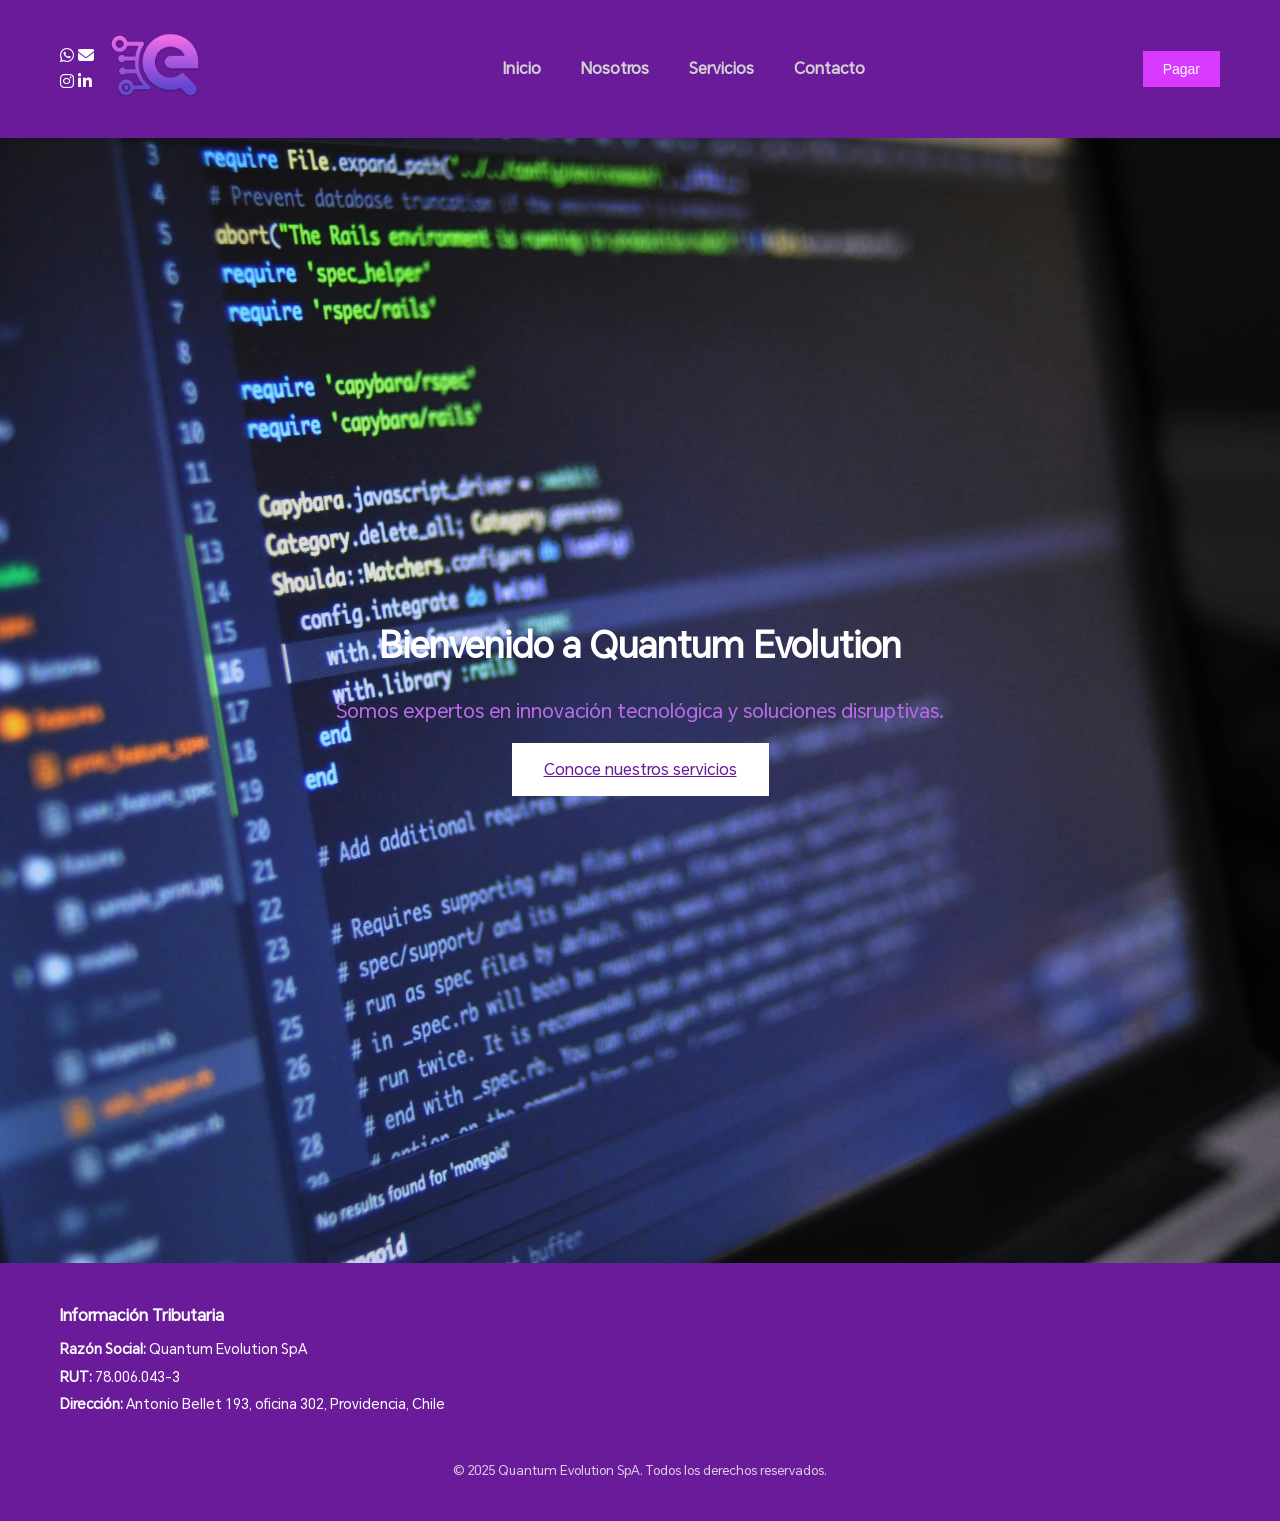
==== index.html @ 3960a965 "Version 1" ====
<!DOCTYPE html>
<html lang="es">
<head>
    <meta charset="UTF-8">
    <meta name="viewport" content="width=device-width, initial-scale=1.0">
    <title>Quantum Evolution SpA</title>
    <link rel="stylesheet" href="styles.css">
    <!-- Font Awesome -->
    <link rel="stylesheet" href="https://cdnjs.cloudflare.com/ajax/libs/font-awesome/6.5.0/css/all.min.css"> 
</head>
<body>

    <!-- Encabezado -->
    <header>
        <div class="container header-top">
            <!-- Contacto con iconos -->
            <div class="contact-icons">
                <a href="https://wa.me/56228121175"  target="_blank" title="WhatsApp"><i class="fab fa-whatsapp"></i></a>
                <a href="mailto:info@quantumevo.net" target="_blank" title="Email"><i class="fas fa-envelope"></i></a>
                <a href="https://www.instagram.com/quantum.evo"  target="_blank" title="Instagram"><i class="fab fa-instagram"></i></a>
                <a href="https://www.linkedin.com/company/quantum-evolution-spa"  target="_blank" title="LinkedIn"><i class="fab fa-linkedin-in"></i></a>
            </div>

            <!-- Logo y Menú -->
            <div class="header-main">
                <a href="index.html" class="logo"><img src="Pictures/logo.png" alt="Logo Quantum Evolution"></a>
                <nav>
                    <ul>
                        <li><a href="index.html">Inicio</a></li>
                        <li><a href="nosotros.html">Nosotros</a></li>
                        <li><a href="servicios.html">Servicios</a></li>
                        <li><a href="contacto.html">Contacto</a></li>
                    </ul>
                </nav>
                <button class="pay-button"><a href="https://pay.sumup.com/b2c/QZ5X9NYV">Pagar</a></button> 
            </div>
        </div>
    </header>

    <!-- Sección Hero -->
    <section class="hero">
        <div class="container">
            <h1>Bienvenido a Quantum Evolution</h1>
            <p>Somos expertos en innovación tecnológica y soluciones disruptivas.</p>
            <a href="servicios.html" class="cta-button">Conoce nuestros servicios</a>
        </div>
    </section>

    <!-- Pie de Página -->
    <footer>
        <div class="container">
            <div class="footer-content">
                <!-- Información Tributaria -->
                <div class="tax-info">
                    <h4>Información Tributaria</h4>
                    <p><strong>Razón Social:</strong> Quantum Evolution SpA</p>
                    <p><strong>RUT:</strong> 78.006.043-3</p>
                    <p><strong>Dirección:</strong> Antonio Bellet 193, oficina 302, Providencia, Chile</p>
                </div>

                <!-- Redes Sociales o Copyright -->
                <div class="footer-bottom">
                    <p>&copy; 2025 Quantum Evolution SpA. Todos los derechos reservados.</p>
                </div>
            </div>
        </div>
    </footer>
</body>
</html>
---- styles.css ----
/* Reset de Estilos */
* {
    margin: 0;
    padding: 0;
    box-sizing: border-box;
}

body {
    font-family: 'MiFuente', sans-serif;
    line-height: 1.6;
    color: #1a1a1a; /* Texto oscuro */
    background-color: #f5f5f5;
}

/* Cargar fuente personalizada */
@font-face {
    font-family: 'MiFuente';
    src: url('HONORSans-Regular.ttf') format('truetype');
    font-weight: normal;
    font-style: normal;
}

/* Contenedor General */
.container {
    max-width: 1200px;
    margin: 0 auto;
    padding: 0 20px;
}

/* Encabezado */
header {
    background-color: #6A1B9A;
    padding: 15px 0;
    position: sticky;
    top: 0;
    z-index: 999;
    box-shadow: 0 2px 5px rgba(0, 0, 0, 0.1);
}

header .container {
    display: flex;
    justify-content: space-between;
    align-items: center;
}

.logo img {
    width: 100px;
    height: auto;
}

nav ul {
    list-style: none;
    display: flex;
}

nav ul li {
    margin-left: 20px;
}

nav ul li a {
    text-decoration: none;
    color: #d1d1d1;
    font-weight: bold;
    transition: color 0.3s ease;
}

nav ul li a:hover {
    color: #6A1B9A; /* Morado elegante */
}

.pay-button {
    background-color: #d83aff;
    color: #000000;
    border: none;
    padding: 10px 20px;
    font-size: 14px;
    cursor: pointer;
    transition: background-color 0.3s ease;
}

.pay-button a {
    text-decoration: none;
    color: #ffffff;
}

.pay-button:hover {
    background-color: #4A148C; /* Morado más intenso */
}

/* Header superior - Iconos de contacto */
.contact-icons a {
    color: #ffffff; /* Morado elegante */
    transition: color 0.3s ease;
}

.contact-icons a:hover {
    color: #bc85ff; /* Morado más oscuro al pasar el mouse */
}

.header-main {
    display: flex;
    align-items: center;
    gap: 30px;
    width: 150%;
    justify-content: space-between;
}

.logo img {
    width: 100px;
}

nav ul {
    list-style: none;
    display: flex;
    gap: 20px;
}

/* Sección Hero */
.hero {
    background: linear-gradient(to right, #6A1B9A, #F8BBD0, #29B6F6); /* Degradado morado → rosado → azul */
    color: #a200b1;
    text-align: center;
    padding: 100px 20px;
}

.hero h1 {
    font-size: 36px;
    margin-bottom: 20px;
}

.hero p {
    font-size: 20px;
    margin-bottom: 30px;
    color: #b76be9; /* Texto claro sobre el degradado */
}

.cta-button {
    background-color: #fff;
    color: #6A1B9A;
    border: 2px solid #fff;
    padding: 15px 30px;
    font-size: 16px;
    cursor: pointer;
    transition: all 0.3s ease;
}

.cta-button:hover {
    background-color: transparent;
    color: #fff;
}

.hero {
    background-image: url('Pictures/TI_3.jpg'); 
    background-size: cover;
    background-position: center;
    background-repeat: no-repeat;
    color: #fff;
    text-align: center;
    padding: 480px 120px;
}

.hero h1 {
    font-size: 36px;
    margin-bottom: 20px;
}

.hero p {
    font-size: 20px;
    margin-bottom: 30px;
}

/* Secciones de Nosotros */
.about-section,
.team-section {
    background-color: #fff;
    padding: 60px 0;
}

.about-section h2,
.team-section h2 {
    text-align: center;
    margin-bottom: 40px;
    color: #6A1B9A;
}

.about-content,
.team-content {
    display: flex;
    flex-wrap: wrap;
    align-items: center;
    gap: 30px;
    justify-content: space-between;
}

.about-text,
.team-text {
    flex: 1 1 50%;
    font-size: 16px;
    line-height: 1.7;
    color: #212121;
}

.about-image,
.team-image {
    flex: 1 1 45%;
    text-align: center;
}

.about-image img,
.team-image img {
    max-width: 100%;
    height: auto;
    border-radius: 10px;
    box-shadow: 0 4px 10px rgba(0, 0, 0, 0.1);
}

/* Responsive */
@media (max-width: 768px) {
    .about-content,
    .team-content {
        flex-direction: column;
        text-align: center;
    }

    .about-image,
    .team-image {
        order: -1;
    }

    .about-image img,
    .team-image img {
        max-width: 80%;
    }
}

/* Sección Servicios */
.services-section {
    background-color: #fff;
    padding: 60px 0;
}

.services-section h2 {
    text-align: center;
    margin-bottom: 20px;
    color: #6A1B9A;
}

.services-section p {
    text-align: center;
    margin-bottom: 50px;
    color: #000000;
}

.service-item {
    display: flex;
    flex-wrap: wrap;
    align-items: center;
    gap: 30px;
    margin-bottom: 20px;
    border-bottom: 1px solid #eee;
    padding-bottom: 30px;
}

.service-image {
    flex: 1 1 2%;
    text-align: center;
}

.service-image img {
    max-width: 100%;
    height: auto;
    border-radius: 10px;
    box-shadow: 0 4px 10px rgba(0, 0, 0, 0.1);
}

.service-text {
    flex: 1 1 50%;
}

.service-text h3 {
    font-size: 18px;
    line-height: 1.5;
    color: #212121;
}

/* Responsive */
@media (max-width: 768px) {
    .service-item {
        flex-direction: column;
        text-align: center;
    }

    .service-image {
        order: -1;
    }

    .service-image img {
        max-width: 80%;
    }
}
/* Lista de Servicios */
.service-list {
    list-style-type: disc;
    padding-left: 20px;
    max-width: 800px;
    margin: 0 auto;
}

.service-list li {
    margin-bottom: 12px;
    font-size: 16px;
    color: #212121;
}

.service-list strong {
    color: #6A1B9A;
}

/* Sección Contacto */
.contact-section {
    background-color: #fff;
    padding: 7% 0;
}

.contact-section h2 {
    text-align: center;
    margin-bottom: 40px;
    color: #6A1B9A;
}

.contact-content {
    display: flex;
    flex-wrap: wrap;
    gap: 40px;
    align-items: flex-start;
}

.contact-info {
    flex: 1 1 50%;
    font-size: 16px;
    line-height: 1.7;
    color: #212121;
}

.contact-info input,
.contact-info textarea {
    width: 100%;
    padding: 10px;
    margin-bottom: 15px;
    border: 1px solid #ccc;
    border-radius: 4px;
}

.contact-info button {
    background-color: #9a29f6;
    color: #fff;
    border: none;
    padding: 10px 20px;
    font-size: 16px;
    cursor: pointer;
    transition: background-color 0.3s ease;
}

.contact-info button:hover {
    background-color: #0288D1;
}

.contact-image {
    flex: 1 1 45%;
    text-align: center;
}

.contact-image img {
    max-width: 100%;
    height: auto;
    border-radius: 10px;
    box-shadow: 0 4px 10px rgba(0, 0, 0, 0.1);
}

/* Responsive */
@media (max-width: 768px) {
    .contact-content {
        flex-direction: column;
        text-align: center;
    }

    .contact-image {
        order: -1;
    }

    .contact-image img {
        max-width: 80%;
    }
}

/* Pie de Página */
footer {
    background-color: #6A1B9A;
    color: #fff;
    padding: 40px 0;
}

.footer-content {
    display: flex;
    flex-direction: column;
    gap: 20px;
}

.tax-info h4 {
    margin-bottom: 10px;
    color: #fff;
}

.tax-info p {
    margin: 5px 0;
    font-size: 14px;
}

.footer-bottom {
    text-align: center;
    margin-top: 20px;
    font-size: 13px;
    color: #f8f8f8;
    opacity: 0.8;
}
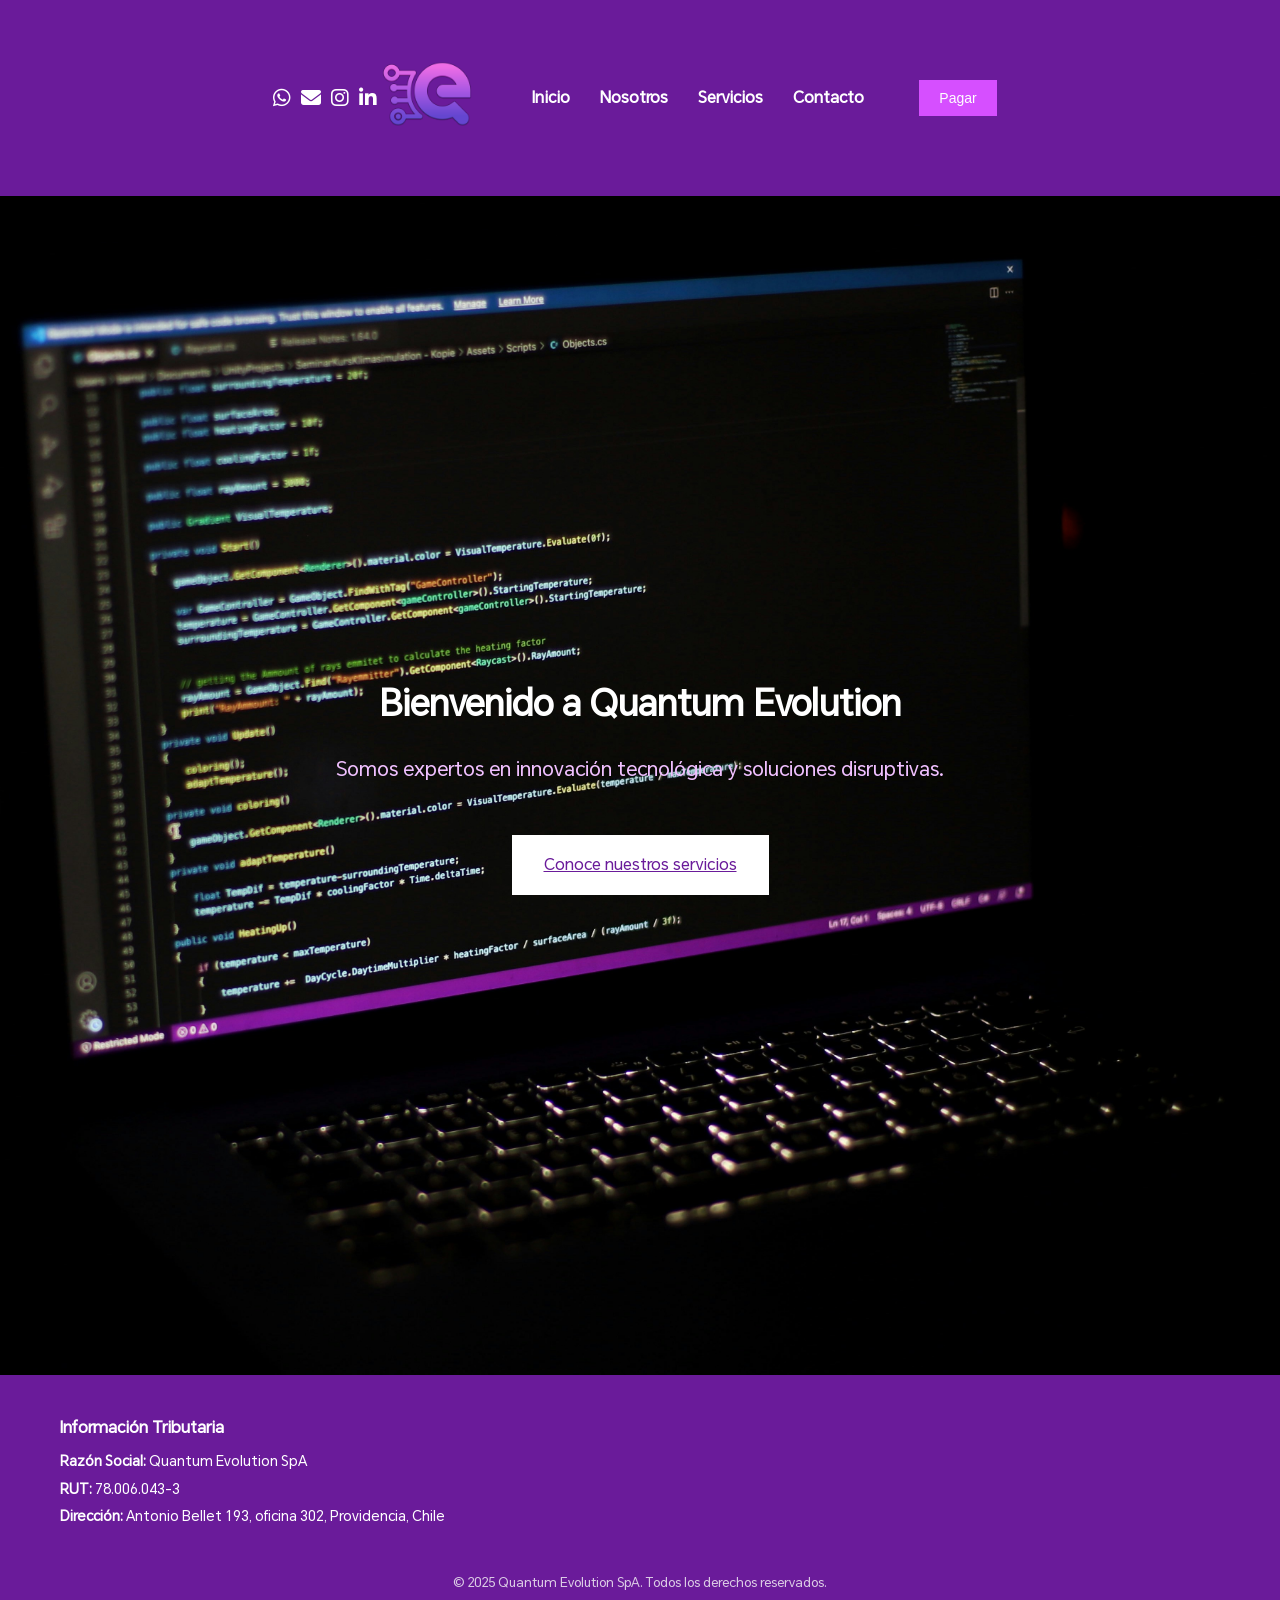
==== commit 9252003e: "Version 2" ====
--- a/index.html
+++ b/index.html
@@ -10,30 +10,37 @@
 </head>
 <body>
 
-    <!-- Encabezado -->
+<!-- Encabezado -->
     <header>
         <div class="container header-top">
-            <!-- Contacto con iconos -->
-            <div class="contact-icons">
+            <!-- Iconos de Redes Sociales -->
+            <div class="social-icons">
                 <a href="https://wa.me/56228121175"  target="_blank" title="WhatsApp"><i class="fab fa-whatsapp"></i></a>
                 <a href="mailto:info@quantumevo.net" target="_blank" title="Email"><i class="fas fa-envelope"></i></a>
                 <a href="https://www.instagram.com/quantum.evo"  target="_blank" title="Instagram"><i class="fab fa-instagram"></i></a>
                 <a href="https://www.linkedin.com/company/quantum-evolution-spa"  target="_blank" title="LinkedIn"><i class="fab fa-linkedin-in"></i></a>
             </div>
 
-            <!-- Logo y Menú -->
-            <div class="header-main">
-                <a href="index.html" class="logo"><img src="Pictures/logo.png" alt="Logo Quantum Evolution"></a>
-                <nav>
-                    <ul>
-                        <li><a href="index.html">Inicio</a></li>
-                        <li><a href="nosotros.html">Nosotros</a></li>
-                        <li><a href="servicios.html">Servicios</a></li>
-                        <li><a href="contacto.html">Contacto</a></li>
-                    </ul>
-                </nav>
-                <button class="pay-button"><a href="https://pay.sumup.com/b2c/QZ5X9NYV">Pagar</a></button> 
-            </div>
+            <!-- Logo -->
+            <a href="index.html" class="logo"><img src="Pictures/logo.png" alt="Logo Quantum Evolution"></a>
+
+            <!-- Menú de Navegación -->
+            <nav class="main-nav">
+                <ul>
+                    <li><a href="index.html">Inicio</a></li>
+                    <li><a href="nosotros.html">Nosotros</a></li>
+                    <li><a href="servicios.html">Servicios</a></li>
+                    <li><a href="contacto.html">Contacto</a></li>
+            </ul>
+        </nav>
+
+            <!-- Botón Pagar -->
+            <button class="pay-button"><a href="https://pay.sumup.com/b2c/QZ5X9NYV">Pagar</a></button> 
+
+            <!-- Menú Hamburguesa (solo para móvil) -->
+            <button class="menu-toggle" aria-label="Abrir menú">
+                <i class="fas fa-bars"></i>
+            </button>
         </div>
     </header>
 
@@ -65,5 +72,6 @@
             </div>
         </div>
     </footer>
+    <script src="script.js"></script>
 </body>
 </html>
--- a/styles.css
+++ b/styles.css
@@ -27,9 +27,13 @@
     padding: 0 20px;
 }
 
-/* Encabezado */
+/* --- Header Principal --- */
 header {
-    background-color: #6A1B9A;
+    background-color: #6A1B9A; /* Mismo que pie de pagina */
+    color: #fff;
+    display: flex;
+    justify-content: space-between;
+    align-items: center;
     padding: 15px 0;
     position: sticky;
     top: 0;
@@ -37,40 +41,87 @@
     box-shadow: 0 2px 5px rgba(0, 0, 0, 0.1);
 }
 
-header .container {
+.container.header-top {
+    max-width: 2000px;
+    margin: 0 auto;
     display: flex;
     justify-content: space-between;
     align-items: center;
 }
 
+.header-top {
+    display: flex;
+    justify-content: space-between;
+    align-items: center;
+    padding: 15px 20px;
+}
+
 .logo img {
-    width: 100px;
-    height: auto;
-}
-
-nav ul {
+    height: 50px;
+    width: auto;
+}
+
+.pay-button {
+    margin-right: 10px; /* Espacio entre "Pagar" y el menú hamburguesa */
+}
+
+.menu-toggle {
+    display: none; /* Oculto por defecto */
+    background: none;
+    border: none;
+    font-size: 24px;
+    color: #fff;
+    cursor: pointer;
+    padding: 10px;
+}
+
+/* --- Logo --- */
+.logo img {
+    height: 100px;
+    width: center;
+}
+
+/* --- Iconos de Redes Sociales --- */
+.social-icons {
+    display: flex;
+    gap: 10px;
+    font-size: 20px;
+}
+
+.social-icons a {
+    color: #fff;
+    transition: color 0.3s ease;
+}
+
+.social-icons a:hover {
+    color: #c336ff;
+}
+
+
+/* --- Menú de Navegación --- */
+.main-nav ul {
     list-style: none;
     display: flex;
-}
-
-nav ul li {
-    margin-left: 20px;
-}
-
-nav ul li a {
+    gap: 30px;
+    margin: 50px;
+    padding: 5px;
+}
+
+.main-nav ul li a {
     text-decoration: none;
-    color: #d1d1d1;
+    color: #fff;
     font-weight: bold;
     transition: color 0.3s ease;
 }
 
-nav ul li a:hover {
-    color: #6A1B9A; /* Morado elegante */
-}
-
+.main-nav ul li a:hover {
+    color: #ff6f61;
+}
+
+/* --- Botón Pagar --- */
 .pay-button {
-    background-color: #d83aff;
-    color: #000000;
+    background-color: #d64fff;
+    color: #fff;
     border: none;
     padding: 10px 20px;
     font-size: 14px;
@@ -80,39 +131,22 @@
 
 .pay-button a {
     text-decoration: none;
-    color: #ffffff;
+    color: #fff;
 }
 
 .pay-button:hover {
-    background-color: #4A148C; /* Morado más intenso */
-}
-
-/* Header superior - Iconos de contacto */
-.contact-icons a {
-    color: #ffffff; /* Morado elegante */
-    transition: color 0.3s ease;
-}
-
-.contact-icons a:hover {
-    color: #bc85ff; /* Morado más oscuro al pasar el mouse */
-}
-
-.header-main {
-    display: flex;
-    align-items: center;
-    gap: 30px;
-    width: 150%;
-    justify-content: space-between;
-}
-
-.logo img {
-    width: 100px;
-}
-
-nav ul {
-    list-style: none;
-    display: flex;
-    gap: 20px;
+    background-color: #e65148;
+}
+
+/* --- Menú Hamburguesa --- */
+.menu-toggle {
+    display: none; /* Oculto por defecto */
+    background: none;
+    border: none;
+    font-size: 24px;
+    color: #fff;
+    cursor: pointer;
+    padding: 10px;
 }
 
 /* Sección Hero */
@@ -120,18 +154,21 @@
     background: linear-gradient(to right, #6A1B9A, #F8BBD0, #29B6F6); /* Degradado morado → rosado → azul */
     color: #a200b1;
     text-align: center;
-    padding: 100px 20px;
+    padding: 150px 20px;
 }
 
 .hero h1 {
-    font-size: 36px;
-    margin-bottom: 20px;
+    font-size: 48px;
+    text-align: center;
+    margin: auto;
 }
 
 .hero p {
     font-size: 20px;
     margin-bottom: 30px;
-    color: #b76be9; /* Texto claro sobre el degradado */
+    text-align: center;
+    color: #f0c0ff; /* Texto claro sobre el degradado */
+    justify-content: space-between;
 }
 
 .cta-button {
@@ -142,6 +179,8 @@
     font-size: 16px;
     cursor: pointer;
     transition: all 0.3s ease;
+    display: inline-block;
+    margin-top: 20px;
 }
 
 .cta-button:hover {
@@ -150,7 +189,7 @@
 }
 
 .hero {
-    background-image: url('Pictures/TI_3.jpg'); 
+    background-image: url('Pictures/TI_7.jpg'); 
     background-size: cover;
     background-position: center;
     background-repeat: no-repeat;
@@ -422,4 +461,19 @@
     font-size: 13px;
     color: #f8f8f8;
     opacity: 0.8;
+}
+
+/* --- Estilos para móvil --- */
+@media (max-width: 768px) {
+    .menu-toggle {
+        display: block; /* Mostrar botón hamburguesa en móvil */
+        position: absolute; /* Posicionarlo en la esquina derecha */
+        top: 50%;
+        right: 20px; /* Ajusta según necesites */
+        transform: translateY(-50%); /* Centrar verticalmente */
+    }
+
+    .main-nav {
+        display: none; /* Ocultar menú en móvil */
+    }
 }
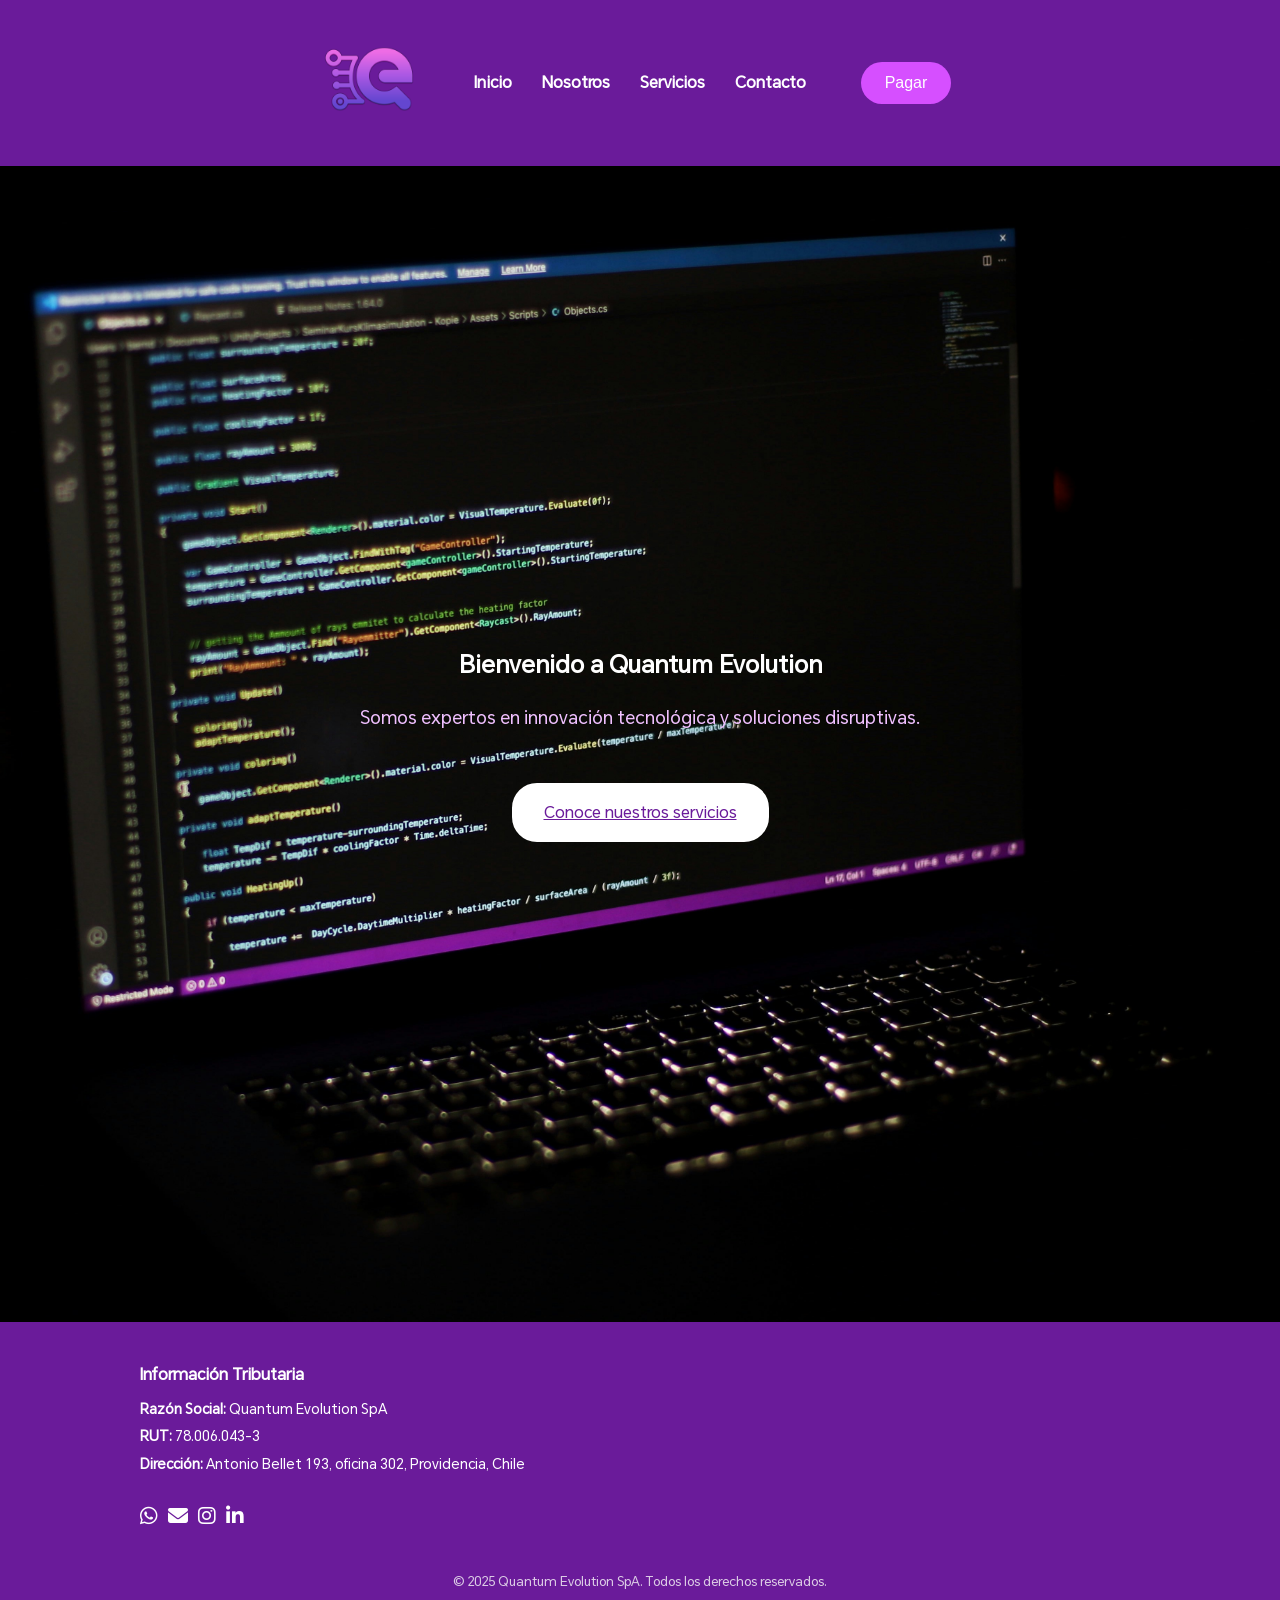
==== commit c45536c5: "Version 3" ====
--- a/index.html
+++ b/index.html
@@ -13,13 +13,6 @@
 <!-- Encabezado -->
     <header>
         <div class="container header-top">
-            <!-- Iconos de Redes Sociales -->
-            <div class="social-icons">
-                <a href="https://wa.me/56228121175"  target="_blank" title="WhatsApp"><i class="fab fa-whatsapp"></i></a>
-                <a href="mailto:info@quantumevo.net" target="_blank" title="Email"><i class="fas fa-envelope"></i></a>
-                <a href="https://www.instagram.com/quantum.evo"  target="_blank" title="Instagram"><i class="fab fa-instagram"></i></a>
-                <a href="https://www.linkedin.com/company/quantum-evolution-spa"  target="_blank" title="LinkedIn"><i class="fab fa-linkedin-in"></i></a>
-            </div>
 
             <!-- Logo -->
             <a href="index.html" class="logo"><img src="Pictures/logo.png" alt="Logo Quantum Evolution"></a>
@@ -35,7 +28,7 @@
         </nav>
 
             <!-- Botón Pagar -->
-            <button class="pay-button"><a href="https://pay.sumup.com/b2c/QZ5X9NYV">Pagar</a></button> 
+            <button class="pay-button"><a href="https://pay.sumup.com/b2c/Q734HGC3">Pagar</a></button> 
 
             <!-- Menú Hamburguesa (solo para móvil) -->
             <button class="menu-toggle" aria-label="Abrir menú">
@@ -65,10 +58,19 @@
                     <p><strong>Dirección:</strong> Antonio Bellet 193, oficina 302, Providencia, Chile</p>
                 </div>
 
+                <!-- Iconos de Redes Sociales -->
+                <div class="social-icons">
+                    <a href="https://wa.me/56228121175"  target="_blank" title="WhatsApp"><i class="fab fa-whatsapp"></i></a>
+                    <a href="mailto:info@quantumevo.net" target="_blank" title="Email"><i class="fas fa-envelope"></i></a>
+                    <a href="https://www.instagram.com/quantum.evo"  target="_blank" title="Instagram"><i class="fab fa-instagram"></i></a>
+                    <a href="https://www.linkedin.com/company/quantum-evolution-spa"  target="_blank" title="LinkedIn"><i class="fab fa-linkedin-in"></i></a>
+                </div>
+
                 <!-- Redes Sociales o Copyright -->
                 <div class="footer-bottom">
                     <p>&copy; 2025 Quantum Evolution SpA. Todos los derechos reservados.</p>
                 </div>
+
             </div>
         </div>
     </footer>
--- a/styles.css
+++ b/styles.css
@@ -2,7 +2,7 @@
 * {
     margin: 0;
     padding: 0;
-    box-sizing: border-box;
+    box-sizing:content-box;
 }
 
 body {
@@ -22,7 +22,7 @@
 
 /* Contenedor General */
 .container {
-    max-width: 1200px;
+    max-width: 1000px;
     margin: 0 auto;
     padding: 0 20px;
 }
@@ -34,7 +34,7 @@
     display: flex;
     justify-content: space-between;
     align-items: center;
-    padding: 15px 0;
+    padding: 0;
     position: sticky;
     top: 0;
     z-index: 999;
@@ -42,7 +42,7 @@
 }
 
 .container.header-top {
-    max-width: 2000px;
+    max-width: 1980px;
     margin: 0 auto;
     display: flex;
     justify-content: space-between;
@@ -99,6 +99,12 @@
 
 
 /* --- Menú de Navegación --- */
+
+.main-nav {
+    display: flex;
+    gap: 30px;
+}
+
 .main-nav ul {
     list-style: none;
     display: flex;
@@ -115,27 +121,29 @@
 }
 
 .main-nav ul li a:hover {
-    color: #ff6f61;
-}
-
-/* --- Botón Pagar --- */
+    color: #e561ff;
+}
+
 .pay-button {
     background-color: #d64fff;
     color: #fff;
     border: none;
-    padding: 10px 20px;
-    font-size: 14px;
+    padding: 12px 24px;
+    font-size: 16px;
     cursor: pointer;
-    transition: background-color 0.3s ease;
+    border-radius: 25px; /* Ajusta este valor según lo redondeado que quieras */
+    transition: all 0.3s ease;
 }
 
 .pay-button a {
+    color: #fff;
     text-decoration: none;
-    color: #fff;
+    display: block;
 }
 
 .pay-button:hover {
-    background-color: #e65148;
+    background-color: #4A148C;
+    transform: scale(1.05);
 }
 
 /* --- Menú Hamburguesa --- */
@@ -154,13 +162,13 @@
     background: linear-gradient(to right, #6A1B9A, #F8BBD0, #29B6F6); /* Degradado morado → rosado → azul */
     color: #a200b1;
     text-align: center;
-    padding: 150px 20px;
+    padding: 150px 1px;
 }
 
 .hero h1 {
     font-size: 48px;
-    text-align: center;
     margin: auto;
+    text-align: center;
 }
 
 .hero p {
@@ -181,6 +189,7 @@
     transition: all 0.3s ease;
     display: inline-block;
     margin-top: 20px;
+    border-radius: 25px;
 }
 
 .cta-button:hover {
@@ -199,12 +208,13 @@
 }
 
 .hero h1 {
-    font-size: 36px;
+    font-size: 24px;
     margin-bottom: 20px;
+    text-align: center;
 }
 
 .hero p {
-    font-size: 20px;
+    font-size: 18px;
     margin-bottom: 30px;
 }
 
@@ -466,14 +476,32 @@
 /* --- Estilos para móvil --- */
 @media (max-width: 768px) {
     .menu-toggle {
-        display: block; /* Mostrar botón hamburguesa en móvil */
-        position: absolute; /* Posicionarlo en la esquina derecha */
-        top: 50%;
-        right: 20px; /* Ajusta según necesites */
-        transform: translateY(-50%); /* Centrar verticalmente */
+        display: block;
+        background: none;
+        border: none;
+        font-size: 24px;
+        color: #ffffff;
+        cursor: pointer;
+        z-index: 999;
     }
 
     .main-nav {
-        display: none; /* Ocultar menú en móvil */
+        position:absolute;
+        top: 99px;
+        left: 0;
+        right: 0;
+        background-color: #691b9a;
+        flex-direction:column;
+        align-items: center;
+        padding: 10px 20px;
+        box-shadow: 0 4px 8px rgba(0, 0, 0, 0.1);
+        max-height: 0;
+        overflow: hidden;
+        transition: max-height 0.3s ease-out;
+        z-index: 999;
+    }
+
+    .main-nav.open {
+        max-height: 300px;
     }
 }
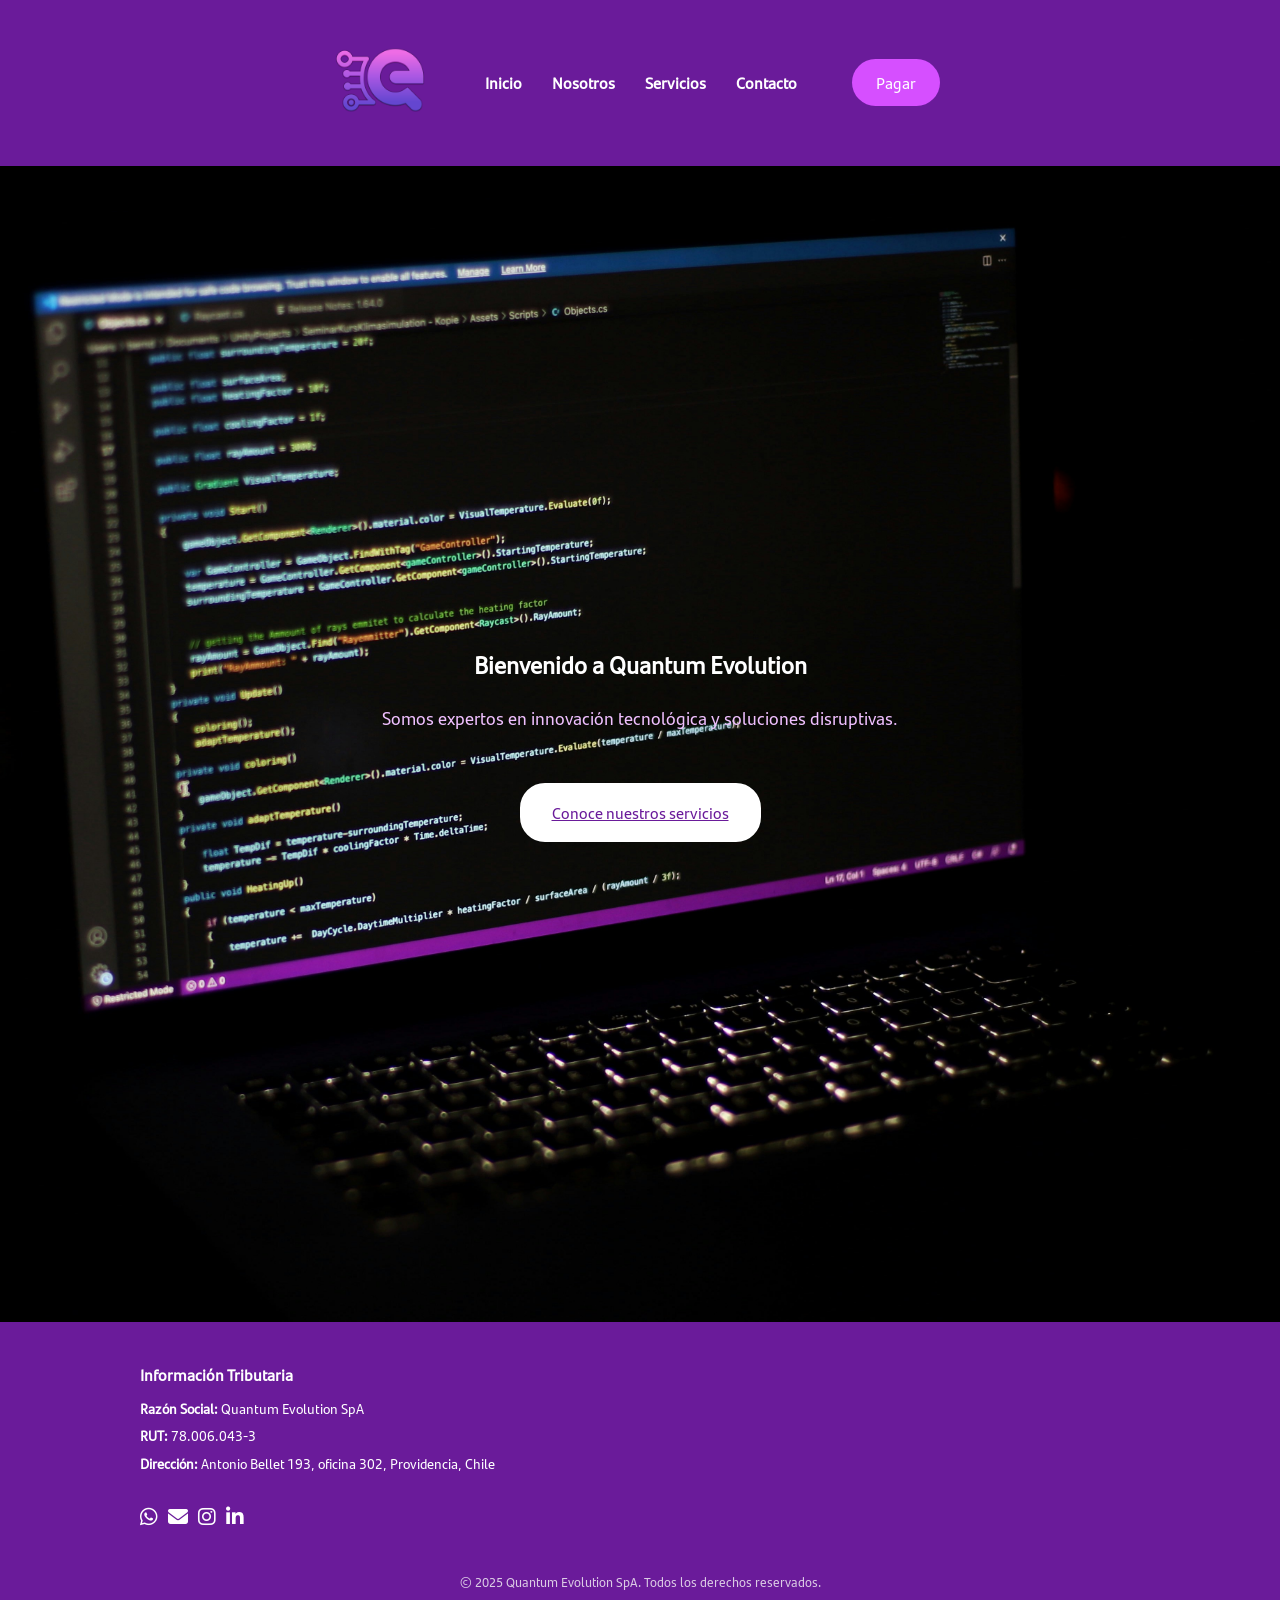
==== commit 8e0a740c: "Version 4" ====
--- a/index.html
+++ b/index.html
@@ -4,6 +4,7 @@
     <meta charset="UTF-8">
     <meta name="viewport" content="width=device-width, initial-scale=1.0">
     <title>Quantum Evolution SpA</title>
+    <link rel="icon" href="pictures/logo.png" type="image/png">
     <link rel="stylesheet" href="styles.css">
     <!-- Font Awesome -->
     <link rel="stylesheet" href="https://cdnjs.cloudflare.com/ajax/libs/font-awesome/6.5.0/css/all.min.css"> 
--- a/styles.css
+++ b/styles.css
@@ -15,7 +15,7 @@
 /* Cargar fuente personalizada */
 @font-face {
     font-family: 'MiFuente';
-    src: url('HONORSans-Regular.ttf') format('truetype');
+    src: url('ttf/Santander-Regular.ttf') format('truetype');
     font-weight: normal;
     font-style: normal;
 }
@@ -137,7 +137,8 @@
 
 .pay-button a {
     color: #fff;
-    text-decoration: none;
+    text-decoration:none;
+    font-family: 'MiFuente', sans-serif;
     display: block;
 }
 
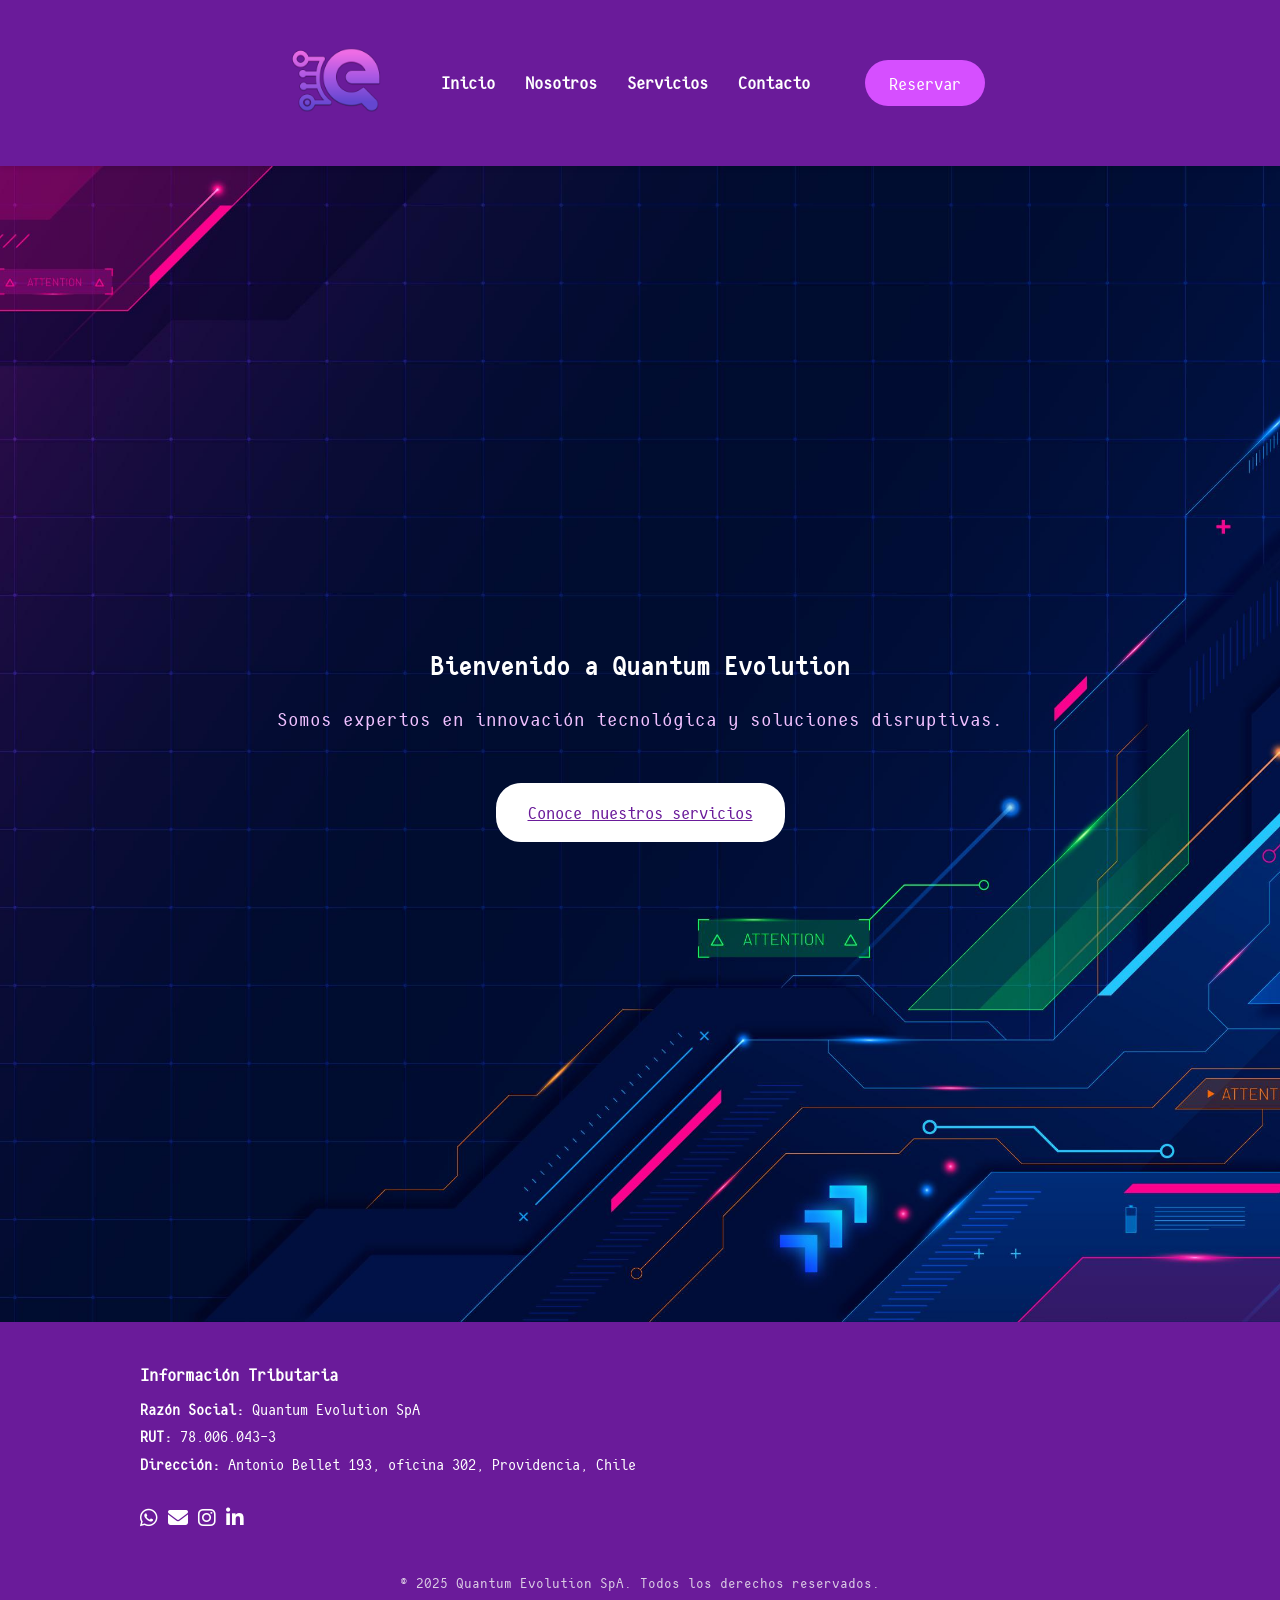
==== commit 524a679b: "Version 5" ====
--- a/index.html
+++ b/index.html
@@ -3,7 +3,7 @@
 <head>
     <meta charset="UTF-8">
     <meta name="viewport" content="width=device-width, initial-scale=1.0">
-    <title>Quantum Evolution SpA</title>
+    <title>Inicio - Quantum Evolution SpA</title>
     <link rel="icon" href="pictures/logo.png" type="image/png">
     <link rel="stylesheet" href="styles.css">
     <!-- Font Awesome -->
@@ -29,7 +29,7 @@
         </nav>
 
             <!-- Botón Pagar -->
-            <button class="pay-button"><a href="https://pay.sumup.com/b2c/Q734HGC3">Pagar</a></button> 
+            <button class="pay-button"><a href="https://pay.sumup.com/b2c/QP0XE4X3">Reservar</a></button> 
 
             <!-- Menú Hamburguesa (solo para móvil) -->
             <button class="menu-toggle" aria-label="Abrir menú">
--- a/styles.css
+++ b/styles.css
@@ -15,7 +15,7 @@
 /* Cargar fuente personalizada */
 @font-face {
     font-family: 'MiFuente';
-    src: url('ttf/Santander-Regular.ttf') format('truetype');
+    src: url('ttf/ConsolaMono-Book.ttf') format('truetype');
     font-weight: normal;
     font-style: normal;
 }
@@ -24,7 +24,7 @@
 .container {
     max-width: 1000px;
     margin: 0 auto;
-    padding: 0 20px;
+    padding: 0 15px;
 }
 
 /* --- Header Principal --- */
@@ -170,6 +170,7 @@
     font-size: 48px;
     margin: auto;
     text-align: center;
+    text-decoration: solid;
 }
 
 .hero p {
@@ -178,6 +179,7 @@
     text-align: center;
     color: #f0c0ff; /* Texto claro sobre el degradado */
     justify-content: space-between;
+    text-decoration: solid;
 }
 
 .cta-button {
@@ -199,13 +201,13 @@
 }
 
 .hero {
-    background-image: url('Pictures/TI_7.jpg'); 
-    background-size: cover;
+    background-image: url('Pictures/TI_6.jpg'); 
+    background-size:cover;
     background-position: center;
     background-repeat: no-repeat;
     color: #fff;
     text-align: center;
-    padding: 480px 120px;
+    padding: 480px 25px;
 }
 
 .hero h1 {
@@ -239,15 +241,16 @@
     flex-wrap: wrap;
     align-items: center;
     gap: 30px;
-    justify-content: space-between;
+    justify-content:space-between;
 }
 
 .about-text,
 .team-text {
     flex: 1 1 50%;
     font-size: 16px;
-    line-height: 1.7;
-    color: #212121;
+    line-height: 1.5;
+    color: #000000;
+    text-align: justify;
 }
 
 .about-image,
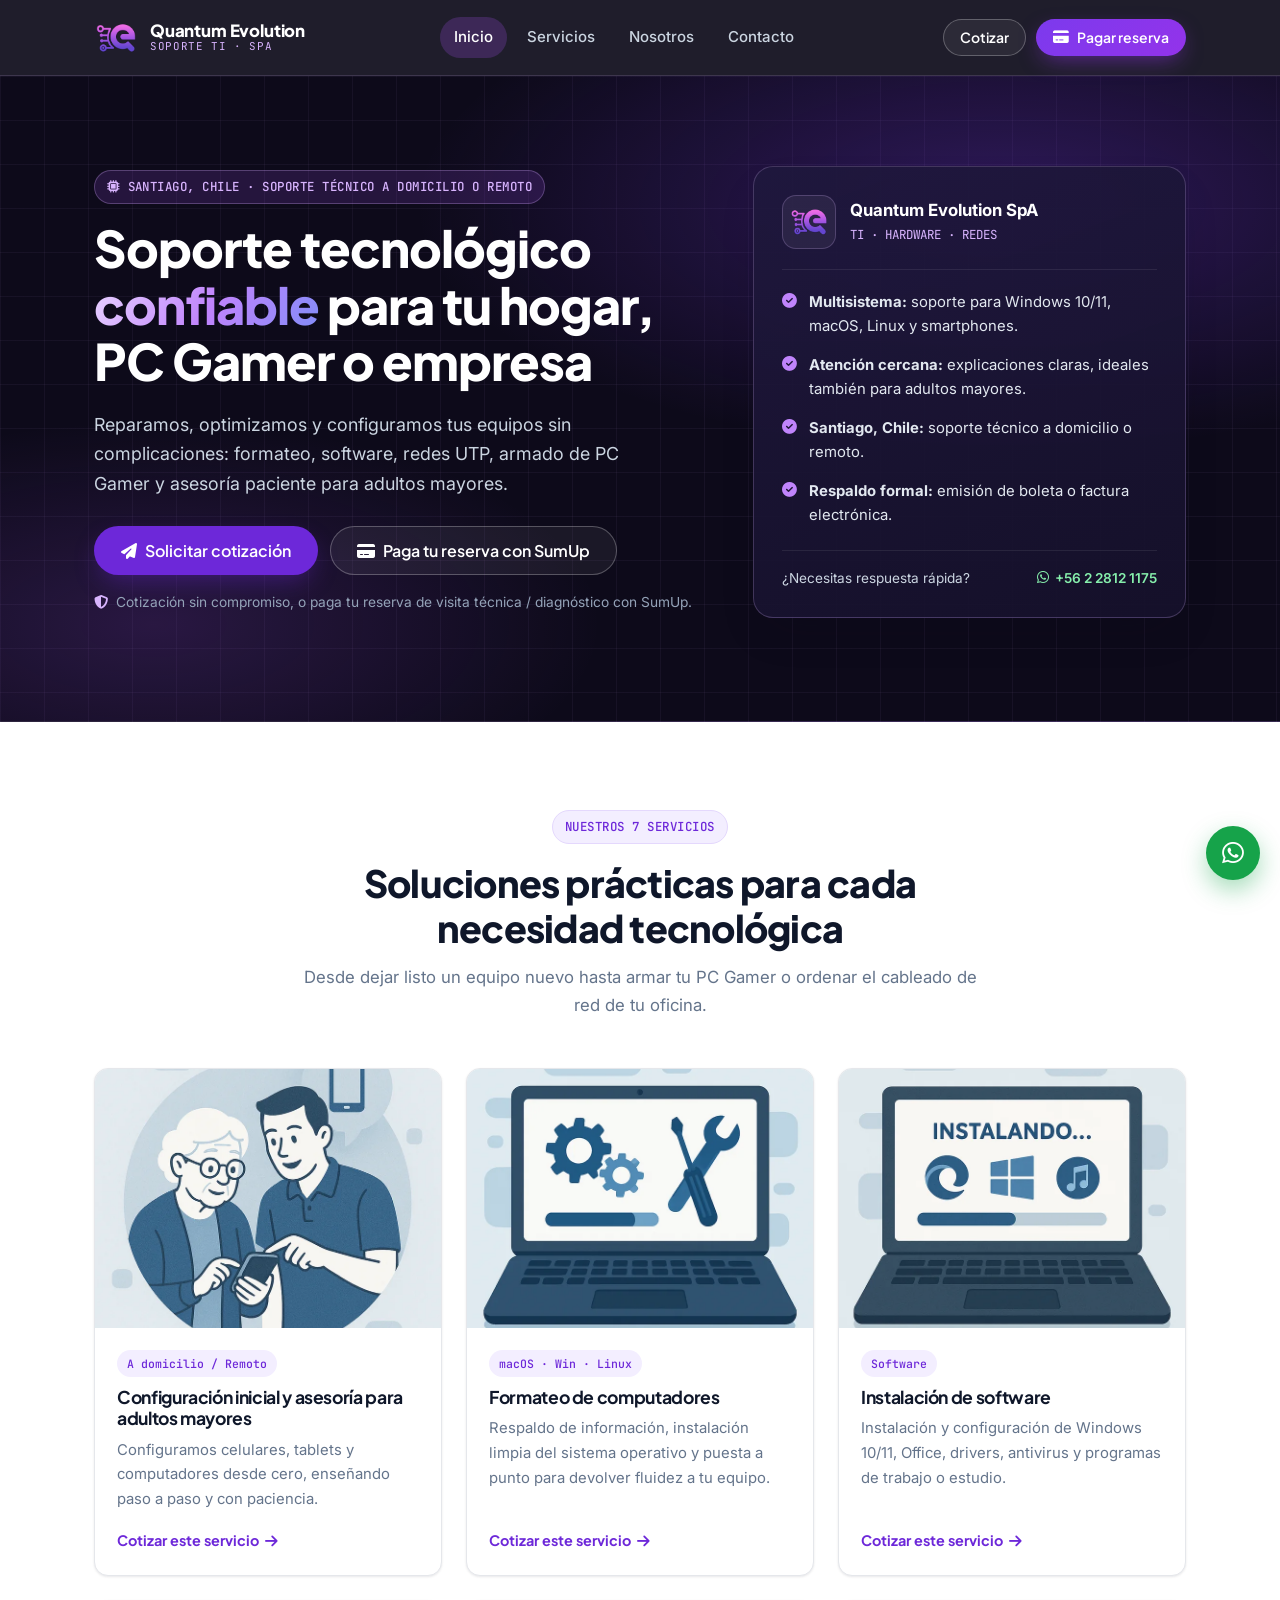
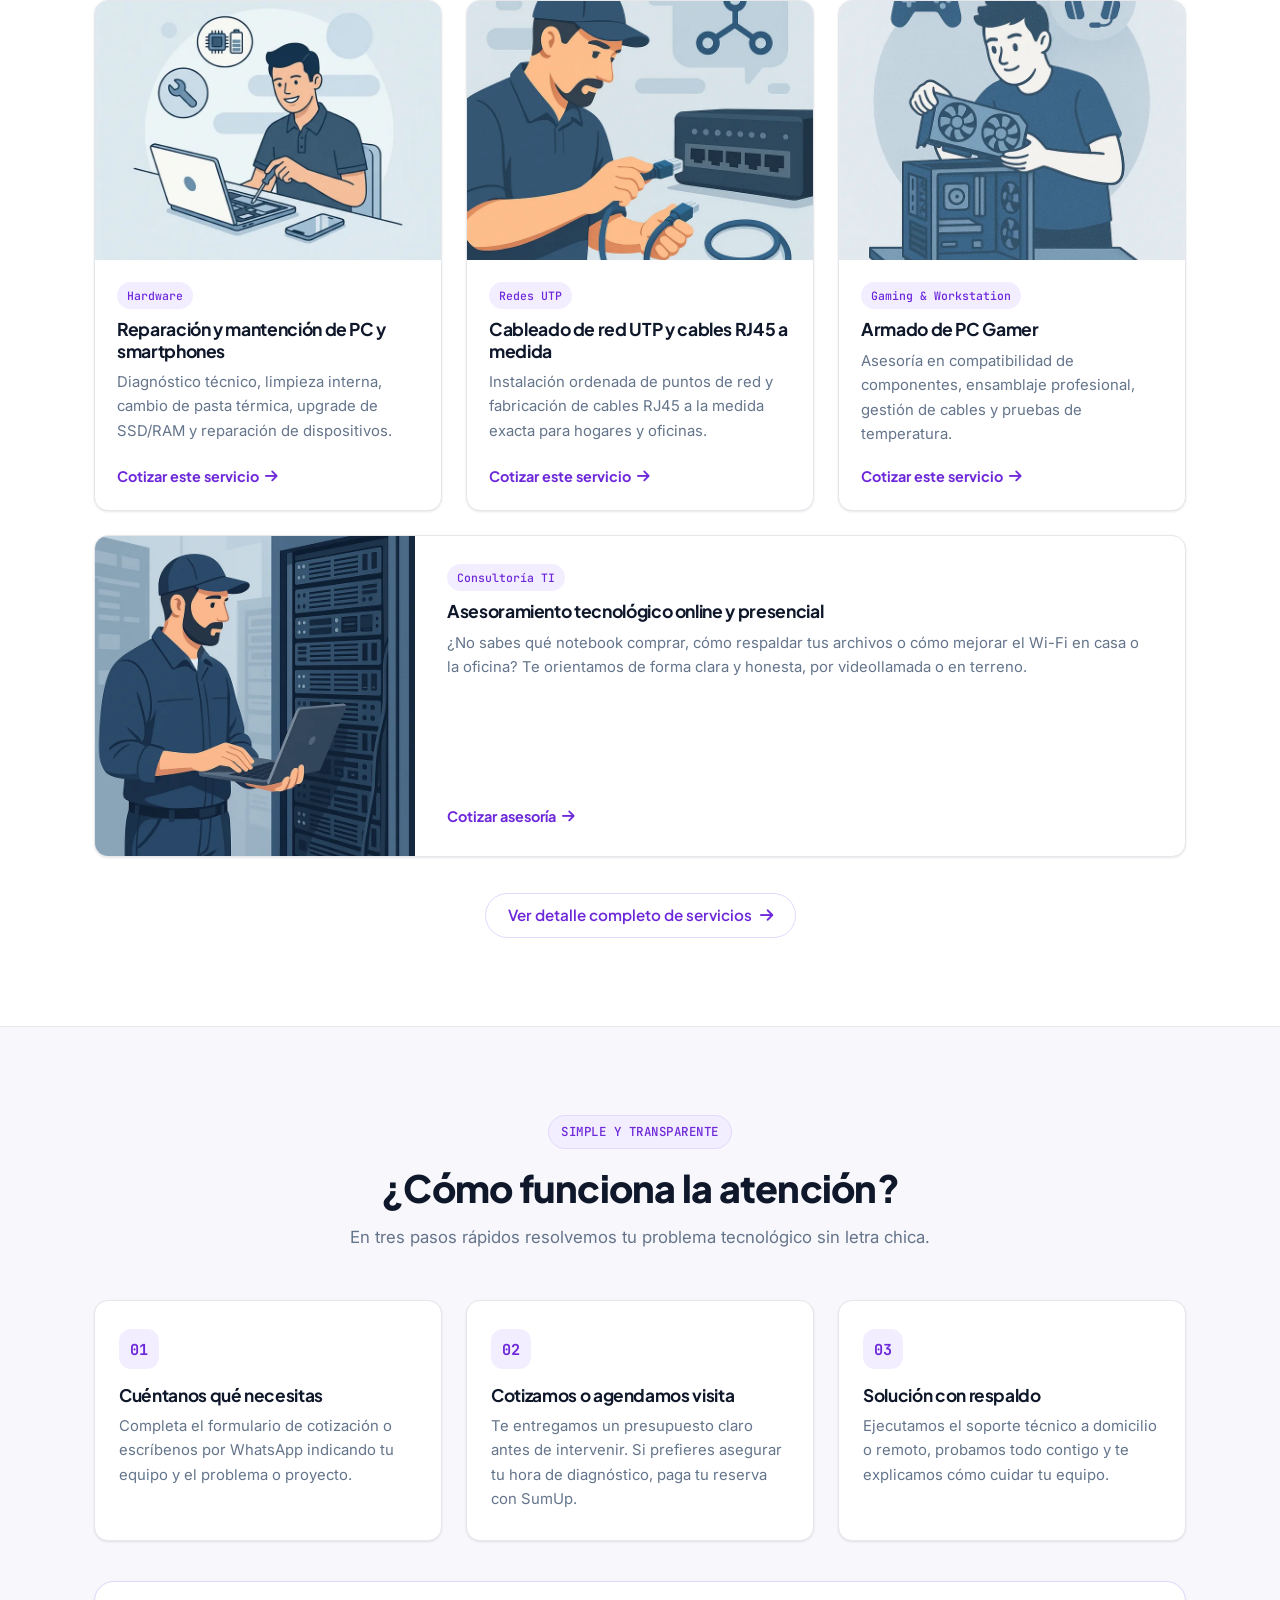
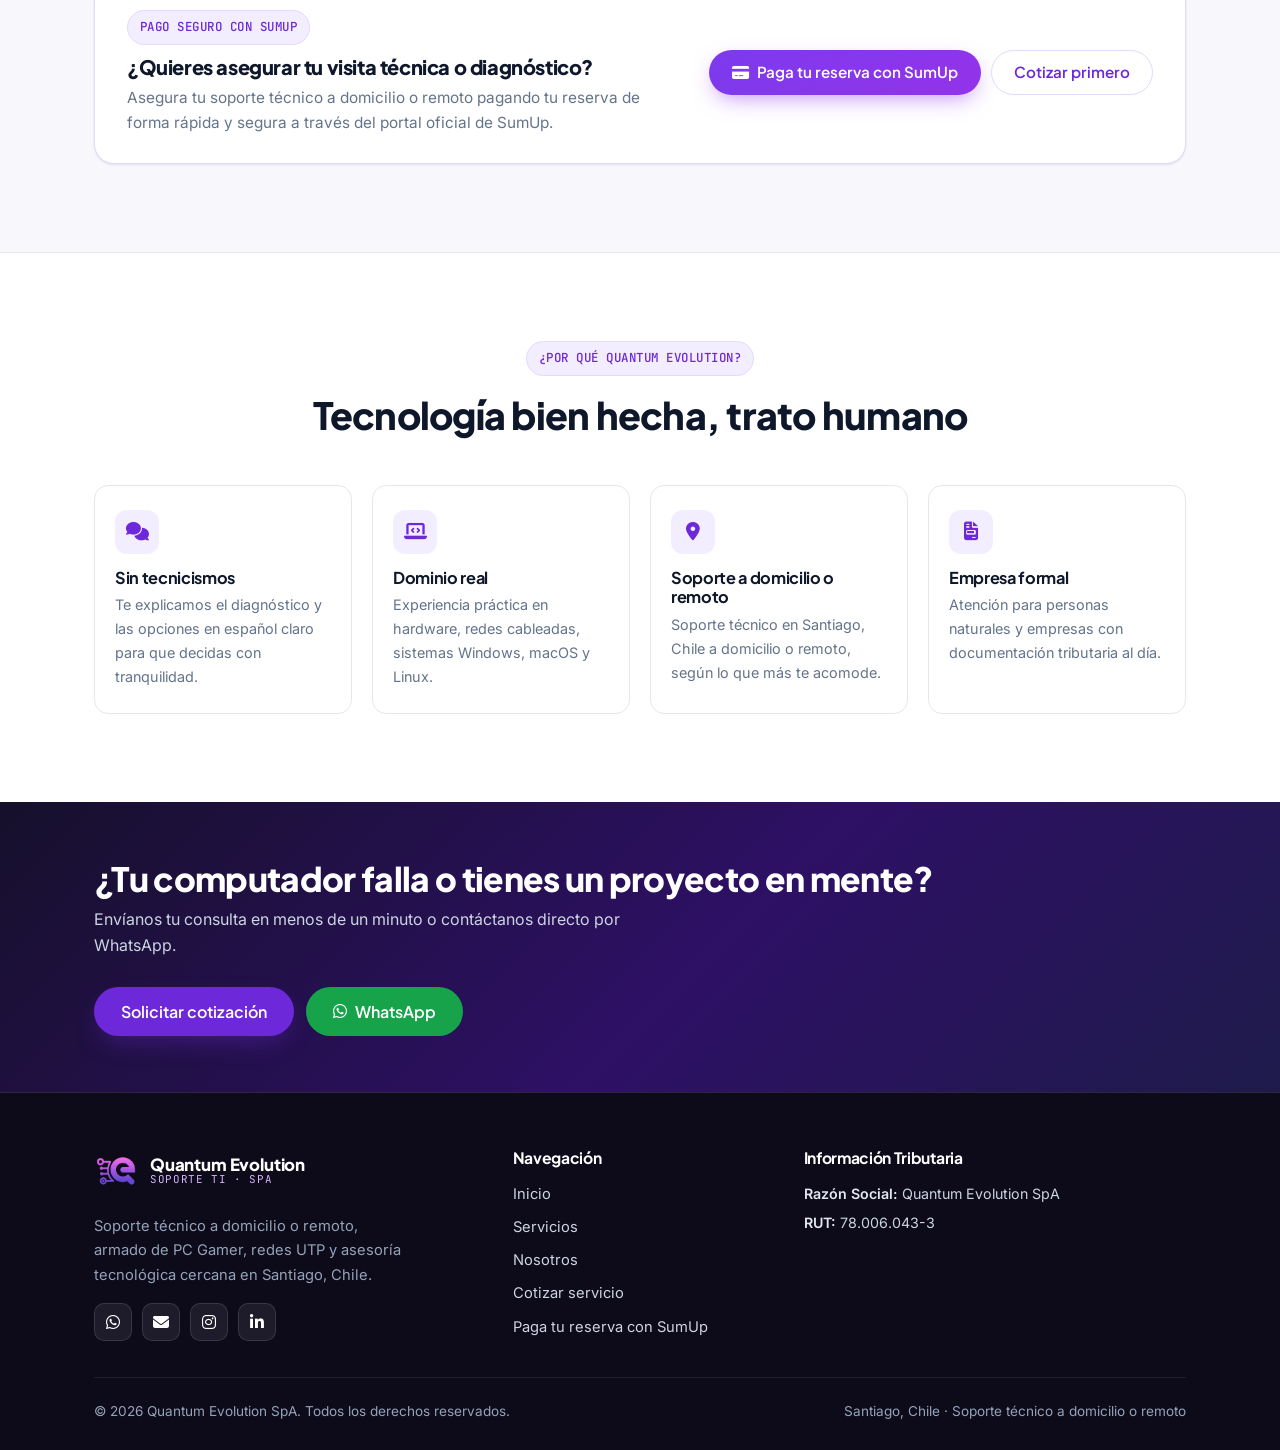
==== commit a002ee8e: "Rediseño web 2026: diseño híbrido responsive, imágenes WebP y formulario de cotización Web3Forms" ====
--- a/index.html
+++ b/index.html
@@ -1,80 +1,388 @@
 <!DOCTYPE html>
 <html lang="es">
 <head>
-    <meta charset="UTF-8">
-    <meta name="viewport" content="width=device-width, initial-scale=1.0">
-    <title>Inicio - Quantum Evolution SpA</title>
-    <link rel="icon" href="pictures/logo.png" type="image/png">
-    <link rel="stylesheet" href="styles.css">
-    <!-- Font Awesome -->
-    <link rel="stylesheet" href="https://cdnjs.cloudflare.com/ajax/libs/font-awesome/6.5.0/css/all.min.css"> 
+  <meta charset="UTF-8">
+  <meta name="viewport" content="width=device-width, initial-scale=1.0">
+  <title>Quantum Evolution SpA | Soporte Técnico, PC Gamer y Redes en Santiago</title>
+  <meta name="description" content="Soporte técnico a domicilio o remoto en Santiago, Chile: reparación de computadores y smartphones, formateo, armado de PC Gamer, cableado UTP y asesoría para adultos mayores.">
+  <link rel="canonical" href="https://quantumevo.net/">
+  <meta property="og:type" content="website">
+  <meta property="og:site_name" content="Quantum Evolution SpA">
+  <meta property="og:title" content="Quantum Evolution SpA | Soporte Técnico, PC Gamer y Redes">
+  <meta property="og:description" content="Reparación, formateo, instalación de software, armado de PC Gamer, cableado de red UTP y soporte técnico a domicilio o remoto en Santiago, Chile.">
+  <meta property="og:url" content="https://quantumevo.net/">
+  <meta property="og:image" content="https://quantumevo.net/assets/img/logo.png">
+  <link rel="icon" href="assets/img/logo.png" type="image/png">
+  <link rel="preconnect" href="https://fonts.googleapis.com">
+  <link rel="preconnect" href="https://fonts.gstatic.com" crossorigin>
+  <link rel="stylesheet" href="https://fonts.googleapis.com/css2?family=Inter:wght@400;500;600&family=JetBrains+Mono:wght@500;700&family=Plus+Jakarta+Sans:wght@600;700;800&display=swap">
+  <link rel="stylesheet" href="https://cdnjs.cloudflare.com/ajax/libs/font-awesome/6.5.0/css/all.min.css">
+  <link rel="stylesheet" href="styles.css">
 </head>
 <body>
-
-<!-- Encabezado -->
-    <header>
-        <div class="container header-top">
-
-            <!-- Logo -->
-            <a href="index.html" class="logo"><img src="Pictures/logo.png" alt="Logo Quantum Evolution"></a>
-
-            <!-- Menú de Navegación -->
-            <nav class="main-nav">
-                <ul>
-                    <li><a href="index.html">Inicio</a></li>
-                    <li><a href="nosotros.html">Nosotros</a></li>
-                    <li><a href="servicios.html">Servicios</a></li>
-                    <li><a href="contacto.html">Contacto</a></li>
-            </ul>
-        </nav>
-
-            <!-- Botón Pagar -->
-            <button class="pay-button"><a href="https://pay.sumup.com/b2c/QP0XE4X3">Reservar</a></button> 
-
-            <!-- Menú Hamburguesa (solo para móvil) -->
-            <button class="menu-toggle" aria-label="Abrir menú">
-                <i class="fas fa-bars"></i>
-            </button>
-        </div>
-    </header>
-
-    <!-- Sección Hero -->
+  <a class="skip-link" href="#contenido">Saltar al contenido principal</a>
+
+  <header class="site-header">
+    <div class="container header-inner">
+      <a href="index.html" class="brand-link" aria-label="Quantum Evolution SpA - Inicio">
+        <img src="assets/img/logo.png" alt="Logo Quantum Evolution SpA" class="brand-logo" width="44" height="44">
+        <span class="brand-text">
+          <span class="brand-name">Quantum Evolution</span>
+          <span class="brand-sub">Soporte TI · SpA</span>
+        </span>
+      </a>
+
+      <nav class="main-nav" id="main-nav" aria-label="Navegación principal">
+        <ul>
+          <li><a href="index.html" class="active" aria-current="page">Inicio</a></li>
+          <li><a href="servicios.html">Servicios</a></li>
+          <li><a href="nosotros.html">Nosotros</a></li>
+          <li><a href="contacto.html">Contacto</a></li>
+        </ul>
+        <div class="nav-mobile-actions">
+          <a href="contacto.html#cotizar" class="btn btn--outline-dark">
+            <i class="fas fa-file-signature" aria-hidden="true"></i> Solicitar cotización
+          </a>
+          <a href="https://pay.sumup.com/b2c/QP0XE4X3" class="btn btn--sumup" target="_blank" rel="noopener noreferrer">
+            <i class="fas fa-credit-card" aria-hidden="true"></i> Paga tu reserva con SumUp
+          </a>
+        </div>
+      </nav>
+
+      <div class="header-actions">
+        <a href="contacto.html#cotizar" class="btn btn--outline-dark btn--sm btn--cotizar-desktop">Cotizar</a>
+        <a href="https://pay.sumup.com/b2c/QP0XE4X3" class="btn btn--sumup btn--sm" target="_blank" rel="noopener noreferrer" title="Paga tu reserva de visita técnica o diagnóstico con SumUp">
+          <i class="fas fa-credit-card" aria-hidden="true"></i> Pagar reserva
+        </a>
+        <button class="menu-toggle" type="button" aria-label="Abrir menú" aria-expanded="false" aria-controls="main-nav">
+          <i class="fas fa-bars" aria-hidden="true"></i>
+        </button>
+      </div>
+    </div>
+  </header>
+
+  <main id="contenido">
+    <!-- Hero Híbrido Oscuro Tech -->
     <section class="hero">
-        <div class="container">
-            <h1>Bienvenido a Quantum Evolution</h1>
-            <p>Somos expertos en innovación tecnológica y soluciones disruptivas.</p>
-            <a href="servicios.html" class="cta-button">Conoce nuestros servicios</a>
-        </div>
-    </section>
-
-    <!-- Pie de Página -->
-    <footer>
-        <div class="container">
-            <div class="footer-content">
-                <!-- Información Tributaria -->
-                <div class="tax-info">
-                    <h4>Información Tributaria</h4>
-                    <p><strong>Razón Social:</strong> Quantum Evolution SpA</p>
-                    <p><strong>RUT:</strong> 78.006.043-3</p>
-                    <p><strong>Dirección:</strong> Antonio Bellet 193, oficina 302, Providencia, Chile</p>
-                </div>
-
-                <!-- Iconos de Redes Sociales -->
-                <div class="social-icons">
-                    <a href="https://wa.me/56228121175"  target="_blank" title="WhatsApp"><i class="fab fa-whatsapp"></i></a>
-                    <a href="mailto:info@quantumevo.net" target="_blank" title="Email"><i class="fas fa-envelope"></i></a>
-                    <a href="https://www.instagram.com/quantum.evo"  target="_blank" title="Instagram"><i class="fab fa-instagram"></i></a>
-                    <a href="https://www.linkedin.com/company/quantum-evolution-spa"  target="_blank" title="LinkedIn"><i class="fab fa-linkedin-in"></i></a>
-                </div>
-
-                <!-- Redes Sociales o Copyright -->
-                <div class="footer-bottom">
-                    <p>&copy; 2025 Quantum Evolution SpA. Todos los derechos reservados.</p>
-                </div>
-
-            </div>
-        </div>
-    </footer>
-    <script src="script.js"></script>
+      <div class="container hero-grid">
+        <div>
+          <span class="eyebrow eyebrow--dark">
+            <i class="fas fa-microchip" aria-hidden="true"></i> Santiago, Chile · Soporte técnico a domicilio o remoto
+          </span>
+          <h1>Soporte tecnológico <span class="text-gradient">confiable</span> para tu hogar, PC Gamer o empresa</h1>
+          <p class="hero-lead">
+            Reparamos, optimizamos y configuramos tus equipos sin complicaciones: formateo, software, redes UTP, armado de PC Gamer y asesoría paciente para adultos mayores.
+          </p>
+          <div class="hero-cta-group">
+            <a href="contacto.html#cotizar" class="btn btn--primary btn--lg">
+              <i class="fas fa-paper-plane" aria-hidden="true"></i> Solicitar cotización
+            </a>
+            <a href="https://pay.sumup.com/b2c/QP0XE4X3" class="btn btn--outline-dark btn--lg" target="_blank" rel="noopener noreferrer">
+              <i class="fas fa-credit-card" aria-hidden="true"></i> Paga tu reserva con SumUp
+            </a>
+          </div>
+          <p class="hero-note">
+            <i class="fas fa-shield-halved" aria-hidden="true"></i>
+            <span>Cotización sin compromiso, o paga tu reserva de visita técnica / diagnóstico con SumUp.</span>
+          </p>
+        </div>
+
+        <aside class="hero-panel" aria-label="Resumen de cobertura y atención">
+          <div class="hero-panel-header">
+            <img src="assets/img/logo.png" alt="" class="hero-panel-logo" width="54" height="54">
+            <div>
+              <div class="hero-panel-title">Quantum Evolution SpA</div>
+              <div class="hero-panel-sub">TI · HARDWARE · REDES</div>
+            </div>
+          </div>
+          <ul class="hero-checklist">
+            <li>
+              <i class="fas fa-check-circle" aria-hidden="true"></i>
+              <span><strong>Multisistema:</strong> soporte para Windows 10/11, macOS, Linux y smartphones.</span>
+            </li>
+            <li>
+              <i class="fas fa-check-circle" aria-hidden="true"></i>
+              <span><strong>Atención cercana:</strong> explicaciones claras, ideales también para adultos mayores.</span>
+            </li>
+            <li>
+              <i class="fas fa-check-circle" aria-hidden="true"></i>
+              <span><strong>Santiago, Chile:</strong> soporte técnico a domicilio o remoto.</span>
+            </li>
+            <li>
+              <i class="fas fa-check-circle" aria-hidden="true"></i>
+              <span><strong>Respaldo formal:</strong> emisión de boleta o factura electrónica.</span>
+            </li>
+          </ul>
+          <div class="hero-panel-footer">
+            <span>¿Necesitas respuesta rápida?</span>
+            <a href="https://wa.me/56228121175?text=Hola%20Quantum%20Evolution%2C%20necesito%20ayuda%20con%20un%20equipo." target="_blank" rel="noopener noreferrer">
+              <i class="fab fa-whatsapp" aria-hidden="true"></i> +56 2 2812 1175
+            </a>
+          </div>
+        </aside>
+      </div>
+    </section>
+
+    <!-- Servicios Destacados -->
+    <section class="section" id="servicios-resumen">
+      <div class="container">
+        <div class="section-header">
+          <span class="eyebrow eyebrow--light">Nuestros 7 servicios</span>
+          <h2>Soluciones prácticas para cada necesidad tecnológica</h2>
+          <p>Desde dejar listo un equipo nuevo hasta armar tu PC Gamer o ordenar el cableado de red de tu oficina.</p>
+        </div>
+
+        <div class="services-grid">
+          <article class="service-card">
+            <div class="service-card-media">
+              <img src="assets/img/servicio-adulto-mayor.webp" alt="Asesoría tecnológica para adultos mayores" width="720" height="720" loading="lazy">
+            </div>
+            <div class="service-card-body">
+              <span class="service-tag">A domicilio / Remoto</span>
+              <h3>Configuración inicial y asesoría para adultos mayores</h3>
+              <p>Configuramos celulares, tablets y computadores desde cero, enseñando paso a paso y con paciencia.</p>
+              <a href="contacto.html?servicio=Asesoria+adulto+mayor#cotizar" class="service-card-link">
+                Cotizar este servicio <i class="fas fa-arrow-right" aria-hidden="true"></i>
+              </a>
+            </div>
+          </article>
+
+          <article class="service-card">
+            <div class="service-card-media">
+              <img src="assets/img/servicio-formateo.webp" alt="Formateo de computadores Windows, macOS y Linux" width="720" height="720" loading="lazy">
+            </div>
+            <div class="service-card-body">
+              <span class="service-tag">macOS · Win · Linux</span>
+              <h3>Formateo de computadores</h3>
+              <p>Respaldo de información, instalación limpia del sistema operativo y puesta a punto para devolver fluidez a tu equipo.</p>
+              <a href="contacto.html?servicio=Formateo+de+computadores#cotizar" class="service-card-link">
+                Cotizar este servicio <i class="fas fa-arrow-right" aria-hidden="true"></i>
+              </a>
+            </div>
+          </article>
+
+          <article class="service-card">
+            <div class="service-card-media">
+              <img src="assets/img/servicio-software.webp" alt="Instalación de Windows, Office y software" width="720" height="720" loading="lazy">
+            </div>
+            <div class="service-card-body">
+              <span class="service-tag">Software</span>
+              <h3>Instalación de software</h3>
+              <p>Instalación y configuración de Windows 10/11, Office, drivers, antivirus y programas de trabajo o estudio.</p>
+              <a href="contacto.html?servicio=Instalacion+de+software#cotizar" class="service-card-link">
+                Cotizar este servicio <i class="fas fa-arrow-right" aria-hidden="true"></i>
+              </a>
+            </div>
+          </article>
+
+          <article class="service-card">
+            <div class="service-card-media">
+              <img src="assets/img/servicio-reparacion.webp" alt="Reparación y mantención de computadores y smartphones" width="720" height="720" loading="lazy">
+            </div>
+            <div class="service-card-body">
+              <span class="service-tag">Hardware</span>
+              <h3>Reparación y mantención de PC y smartphones</h3>
+              <p>Diagnóstico técnico, limpieza interna, cambio de pasta térmica, upgrade de SSD/RAM y reparación de dispositivos.</p>
+              <a href="contacto.html?servicio=Reparacion+y+mantencion#cotizar" class="service-card-link">
+                Cotizar este servicio <i class="fas fa-arrow-right" aria-hidden="true"></i>
+              </a>
+            </div>
+          </article>
+
+          <article class="service-card">
+            <div class="service-card-media">
+              <img src="assets/img/servicio-redes.webp" alt="Cableado de red UTP y cables RJ45 a medida" width="720" height="720" loading="lazy">
+            </div>
+            <div class="service-card-body">
+              <span class="service-tag">Redes UTP</span>
+              <h3>Cableado de red UTP y cables RJ45 a medida</h3>
+              <p>Instalación ordenada de puntos de red y fabricación de cables RJ45 a la medida exacta para hogares y oficinas.</p>
+              <a href="contacto.html?servicio=Cableado+de+red+UTP#cotizar" class="service-card-link">
+                Cotizar este servicio <i class="fas fa-arrow-right" aria-hidden="true"></i>
+              </a>
+            </div>
+          </article>
+
+          <article class="service-card">
+            <div class="service-card-media">
+              <img src="assets/img/servicio-pc-gamer.webp" alt="Armado personalizado de PC Gamer" width="720" height="720" loading="lazy">
+            </div>
+            <div class="service-card-body">
+              <span class="service-tag">Gaming &amp; Workstation</span>
+              <h3>Armado de PC Gamer</h3>
+              <p>Asesoría en compatibilidad de componentes, ensamblaje profesional, gestión de cables y pruebas de temperatura.</p>
+              <a href="contacto.html?servicio=Armado+de+PC+Gamer#cotizar" class="service-card-link">
+                Cotizar este servicio <i class="fas fa-arrow-right" aria-hidden="true"></i>
+              </a>
+            </div>
+          </article>
+
+          <article class="service-card service-card--wide">
+            <div class="service-card-media">
+              <img src="assets/img/servicio-asesoria.webp" alt="Asesoramiento tecnológico online y presencial" width="720" height="720" loading="lazy">
+            </div>
+            <div class="service-card-body">
+              <span class="service-tag">Consultoría TI</span>
+              <h3>Asesoramiento tecnológico online y presencial</h3>
+              <p>¿No sabes qué notebook comprar, cómo respaldar tus archivos o cómo mejorar el Wi-Fi en casa o la oficina? Te orientamos de forma clara y honesta, por videollamada o en terreno.</p>
+              <a href="contacto.html?servicio=Asesoramiento+online+y+presencial#cotizar" class="service-card-link">
+                Cotizar asesoría <i class="fas fa-arrow-right" aria-hidden="true"></i>
+              </a>
+            </div>
+          </article>
+        </div>
+
+        <div class="services-footer-cta">
+          <a href="servicios.html" class="btn btn--outline-light">
+            Ver detalle completo de servicios <i class="fas fa-arrow-right" aria-hidden="true"></i>
+          </a>
+        </div>
+      </div>
+    </section>
+
+    <!-- Cómo trabajamos + Reserva SumUp clara -->
+    <section class="section section--subtle">
+      <div class="container">
+        <div class="section-header">
+          <span class="eyebrow eyebrow--light">Simple y transparente</span>
+          <h2>¿Cómo funciona la atención?</h2>
+          <p>En tres pasos rápidos resolvemos tu problema tecnológico sin letra chica.</p>
+        </div>
+
+        <div class="steps-grid">
+          <div class="step-card">
+            <span class="step-num">01</span>
+            <h3>Cuéntanos qué necesitas</h3>
+            <p>Completa el formulario de cotización o escríbenos por WhatsApp indicando tu equipo y el problema o proyecto.</p>
+          </div>
+          <div class="step-card">
+            <span class="step-num">02</span>
+            <h3>Cotizamos o agendamos visita</h3>
+            <p>Te entregamos un presupuesto claro antes de intervenir. Si prefieres asegurar tu hora de diagnóstico, paga tu reserva con SumUp.</p>
+          </div>
+          <div class="step-card">
+            <span class="step-num">03</span>
+            <h3>Solución con respaldo</h3>
+            <p>Ejecutamos el soporte técnico a domicilio o remoto, probamos todo contigo y te explicamos cómo cuidar tu equipo.</p>
+          </div>
+        </div>
+
+        <div class="sumup-banner">
+          <div class="sumup-banner-info">
+            <span class="eyebrow eyebrow--light" style="margin-bottom: 10px;">Pago seguro con SumUp</span>
+            <h3>¿Quieres asegurar tu visita técnica o diagnóstico?</h3>
+            <p>Asegura tu soporte técnico a domicilio o remoto pagando tu reserva de forma rápida y segura a través del portal oficial de SumUp.</p>
+          </div>
+          <div class="sumup-banner-actions">
+            <a href="https://pay.sumup.com/b2c/QP0XE4X3" class="btn btn--sumup" target="_blank" rel="noopener noreferrer">
+              <i class="fas fa-credit-card" aria-hidden="true"></i> Paga tu reserva con SumUp
+            </a>
+            <a href="contacto.html#cotizar" class="btn btn--outline-light">Cotizar primero</a>
+          </div>
+        </div>
+      </div>
+    </section>
+
+    <!-- Por qué elegirnos -->
+    <section class="section">
+      <div class="container">
+        <div class="section-header">
+          <span class="eyebrow eyebrow--light">¿Por qué Quantum Evolution?</span>
+          <h2>Tecnología bien hecha, trato humano</h2>
+        </div>
+        <div class="pillars-grid">
+          <div class="pillar-card">
+            <div class="pillar-icon"><i class="fas fa-comments" aria-hidden="true"></i></div>
+            <h3>Sin tecnicismos</h3>
+            <p>Te explicamos el diagnóstico y las opciones en español claro para que decidas con tranquilidad.</p>
+          </div>
+          <div class="pillar-card">
+            <div class="pillar-icon"><i class="fas fa-laptop-code" aria-hidden="true"></i></div>
+            <h3>Dominio real</h3>
+            <p>Experiencia práctica en hardware, redes cableadas, sistemas Windows, macOS y Linux.</p>
+          </div>
+          <div class="pillar-card">
+            <div class="pillar-icon"><i class="fas fa-location-dot" aria-hidden="true"></i></div>
+            <h3>Soporte a domicilio o remoto</h3>
+            <p>Soporte técnico en Santiago, Chile a domicilio o remoto, según lo que más te acomode.</p>
+          </div>
+          <div class="pillar-card">
+            <div class="pillar-icon"><i class="fas fa-file-invoice" aria-hidden="true"></i></div>
+            <h3>Empresa formal</h3>
+            <p>Atención para personas naturales y empresas con documentación tributaria al día.</p>
+          </div>
+        </div>
+      </div>
+    </section>
+
+    <!-- CTA Band -->
+    <section class="cta-band">
+      <div class="container cta-band-inner">
+        <div>
+          <h2>¿Tu computador falla o tienes un proyecto en mente?</h2>
+          <p>Envíanos tu consulta en menos de un minuto o contáctanos directo por WhatsApp.</p>
+        </div>
+        <div class="cta-band-actions">
+          <a href="contacto.html#cotizar" class="btn btn--primary btn--lg">Solicitar cotización</a>
+          <a href="https://wa.me/56228121175?text=Hola%20Quantum%20Evolution%2C%20quisiera%20cotizar%20un%20servicio." class="btn btn--whatsapp btn--lg" target="_blank" rel="noopener noreferrer">
+            <i class="fab fa-whatsapp" aria-hidden="true"></i> WhatsApp
+          </a>
+        </div>
+      </div>
+    </section>
+  </main>
+
+  <footer class="site-footer">
+    <div class="container">
+      <div class="footer-grid">
+        <div class="footer-brand">
+          <a href="index.html" class="brand-link">
+            <img src="assets/img/logo.png" alt="Logo Quantum Evolution SpA" class="brand-logo" width="44" height="44">
+            <span class="brand-text">
+              <span class="brand-name">Quantum Evolution</span>
+              <span class="brand-sub">Soporte TI · SpA</span>
+            </span>
+          </a>
+          <p>Soporte técnico a domicilio o remoto, armado de PC Gamer, redes UTP y asesoría tecnológica cercana en Santiago, Chile.</p>
+          <div class="social-icons">
+            <a href="https://wa.me/56228121175" target="_blank" rel="noopener noreferrer" aria-label="WhatsApp"><i class="fab fa-whatsapp" aria-hidden="true"></i></a>
+            <a href="mailto:info@quantumevo.net" aria-label="Correo electrónico"><i class="fas fa-envelope" aria-hidden="true"></i></a>
+            <a href="https://www.instagram.com/quantum.evo" target="_blank" rel="noopener noreferrer" aria-label="Instagram"><i class="fab fa-instagram" aria-hidden="true"></i></a>
+            <a href="https://www.linkedin.com/company/quantum-evolution-spa" target="_blank" rel="noopener noreferrer" aria-label="LinkedIn"><i class="fab fa-linkedin-in" aria-hidden="true"></i></a>
+          </div>
+        </div>
+
+        <div class="footer-col">
+          <h4>Navegación</h4>
+          <ul class="footer-links">
+            <li><a href="index.html">Inicio</a></li>
+            <li><a href="servicios.html">Servicios</a></li>
+            <li><a href="nosotros.html">Nosotros</a></li>
+            <li><a href="contacto.html#cotizar">Cotizar servicio</a></li>
+            <li><a href="https://pay.sumup.com/b2c/QP0XE4X3" target="_blank" rel="noopener noreferrer">Paga tu reserva con SumUp</a></li>
+          </ul>
+        </div>
+
+        <div class="footer-col">
+          <h4>Información Tributaria</h4>
+          <ul class="tax-list">
+            <li><strong>Razón Social:</strong> Quantum Evolution SpA</li>
+            <li><strong>RUT:</strong> 78.006.043-3</li>
+          </ul>
+        </div>
+      </div>
+
+      <div class="footer-bottom">
+        <span>&copy; 2026 Quantum Evolution SpA. Todos los derechos reservados.</span>
+        <span>Santiago, Chile · Soporte técnico a domicilio o remoto</span>
+      </div>
+    </div>
+  </footer>
+
+  <a href="https://wa.me/56228121175?text=Hola%20Quantum%20Evolution%2C%20quisiera%20hacer%20una%20consulta." class="whatsapp-float" target="_blank" rel="noopener noreferrer" aria-label="Escribir por WhatsApp a Quantum Evolution SpA">
+    <i class="fab fa-whatsapp" aria-hidden="true"></i>
+  </a>
+
+  <script src="script.js"></script>
 </body>
-</html>+</html>
--- a/styles.css
+++ b/styles.css
@@ -1,511 +1,1534 @@
-/* Reset de Estilos */
-* {
-    margin: 0;
-    padding: 0;
-    box-sizing:content-box;
+/* ==========================================================================
+   Quantum Evolution SpA — Design System & Styles (2026)
+   Hybrid Theme: Dark Tech Obsidian Hero/Nav + Crisp Light Content Surfaces
+   ========================================================================== */
+
+:root {
+  /* Brand Palette */
+  --brand-primary: #6d28d9;
+  --brand-primary-hover: #5b21b6;
+  --brand-primary-deep: #4c1d95;
+  --brand-accent: #a855f7;
+  --brand-accent-light: #d8b4fe;
+  --brand-soft: #f3eeff;
+  --brand-soft-border: #e4d8fd;
+
+  /* Dark Tech Surfaces (Header, Hero, Footer) */
+  --dark-bg: #0d0a1a;
+  --dark-surface: #16112b;
+  --dark-surface-2: #1f183d;
+  --dark-border: rgba(216, 180, 254, 0.16);
+  --dark-text: #f8fafc;
+  --dark-muted: #cbd5e1;
+
+  /* Light Content Surfaces */
+  --light-bg: #ffffff;
+  --light-subtle: #f8f7fc;
+  --light-border: #e5e7eb;
+  --ink-primary: #0f172a;
+  --ink-secondary: #334155;
+  --ink-muted: #64748b;
+
+  /* Semantic */
+  --whatsapp: #16a34a;
+  --whatsapp-hover: #15803d;
+  --success-bg: #ecfdf5;
+  --success-text: #065f46;
+  --success-border: #a7f3d0;
+  --warn-bg: #fffbeb;
+  --warn-text: #92400e;
+  --warn-border: #fde68a;
+
+  /* Typography */
+  --font-display: 'Plus Jakarta Sans', system-ui, -apple-system, BlinkMacSystemFont, 'Segoe UI', sans-serif;
+  --font-body: 'Inter', system-ui, -apple-system, BlinkMacSystemFont, 'Segoe UI', sans-serif;
+  --font-mono: 'JetBrains Mono', ui-monospace, SFMono-Regular, Menlo, Consolas, monospace;
+
+  /* Layout & Radius */
+  --container-max: 1140px;
+  --header-height: 76px;
+  --radius-sm: 8px;
+  --radius-md: 14px;
+  --radius-lg: 20px;
+  --radius-pill: 999px;
+
+  /* Shadows */
+  --shadow-sm: 0 1px 3px rgba(15, 23, 42, 0.06), 0 1px 2px rgba(15, 23, 42, 0.04);
+  --shadow-md: 0 10px 28px -8px rgba(15, 23, 42, 0.10), 0 4px 10px -4px rgba(15, 23, 42, 0.05);
+  --shadow-lg: 0 20px 44px -12px rgba(13, 10, 26, 0.20);
+  --shadow-brand: 0 10px 26px -6px rgba(109, 40, 217, 0.42);
+}
+
+/* ==========================================================================
+   Reset & Base
+   ========================================================================== */
+*,
+*::before,
+*::after {
+  box-sizing: border-box;
+  margin: 0;
+  padding: 0;
+}
+
+html {
+  scroll-behavior: smooth;
+  scroll-padding-top: calc(var(--header-height) + 20px);
+  -webkit-text-size-adjust: 100%;
 }
 
 body {
-    font-family: 'MiFuente', sans-serif;
-    line-height: 1.6;
-    color: #1a1a1a; /* Texto oscuro */
-    background-color: #f5f5f5;
-}
-
-/* Cargar fuente personalizada */
-@font-face {
-    font-family: 'MiFuente';
-    src: url('ttf/ConsolaMono-Book.ttf') format('truetype');
-    font-weight: normal;
-    font-style: normal;
-}
-
-/* Contenedor General */
+  font-family: var(--font-body);
+  font-size: 16px;
+  line-height: 1.65;
+  color: var(--ink-secondary);
+  background-color: var(--light-bg);
+  overflow-x: clip;
+  -webkit-font-smoothing: antialiased;
+}
+
+img {
+  max-width: 100%;
+  height: auto;
+  display: block;
+}
+
+a {
+  color: inherit;
+  text-decoration: none;
+}
+
+button,
+input,
+select,
+textarea {
+  font: inherit;
+  color: inherit;
+}
+
+:focus-visible {
+  outline: 3px solid var(--brand-accent);
+  outline-offset: 2px;
+}
+
+.skip-link {
+  position: absolute;
+  top: -100px;
+  left: 16px;
+  background: var(--brand-primary);
+  color: #fff;
+  padding: 10px 16px;
+  border-radius: var(--radius-sm);
+  font-weight: 600;
+  z-index: 2000;
+  transition: top 0.2s ease;
+}
+
+.skip-link:focus {
+  top: 12px;
+}
+
 .container {
-    max-width: 1000px;
-    margin: 0 auto;
-    padding: 0 15px;
-}
-
-/* --- Header Principal --- */
-header {
-    background-color: #6A1B9A; /* Mismo que pie de pagina */
-    color: #fff;
-    display: flex;
-    justify-content: space-between;
-    align-items: center;
-    padding: 0;
-    position: sticky;
-    top: 0;
-    z-index: 999;
-    box-shadow: 0 2px 5px rgba(0, 0, 0, 0.1);
-}
-
-.container.header-top {
-    max-width: 1980px;
-    margin: 0 auto;
-    display: flex;
-    justify-content: space-between;
-    align-items: center;
-}
-
-.header-top {
-    display: flex;
-    justify-content: space-between;
-    align-items: center;
-    padding: 15px 20px;
-}
-
-.logo img {
-    height: 50px;
-    width: auto;
-}
-
-.pay-button {
-    margin-right: 10px; /* Espacio entre "Pagar" y el menú hamburguesa */
+  width: 100%;
+  max-width: var(--container-max);
+  margin: 0 auto;
+  padding: 0 24px;
+}
+
+/* ==========================================================================
+   Typography Utilities
+   ========================================================================== */
+h1, h2, h3, h4 {
+  font-family: var(--font-display);
+  color: var(--ink-primary);
+  line-height: 1.2;
+  letter-spacing: -0.02em;
+}
+
+.eyebrow {
+  display: inline-flex;
+  align-items: center;
+  gap: 8px;
+  font-family: var(--font-mono);
+  font-size: 0.78rem;
+  font-weight: 500;
+  letter-spacing: 0.04em;
+  text-transform: uppercase;
+  padding: 6px 12px;
+  border-radius: var(--radius-pill);
+  margin-bottom: 16px;
+}
+
+.eyebrow--dark {
+  background: rgba(168, 85, 247, 0.16);
+  border: 1px solid rgba(216, 180, 254, 0.28);
+  color: var(--brand-accent-light);
+}
+
+.eyebrow--light {
+  background: var(--brand-soft);
+  border: 1px solid var(--brand-soft-border);
+  color: var(--brand-primary);
+}
+
+.section-header {
+  max-width: 680px;
+  margin: 0 auto 48px;
+  text-align: center;
+}
+
+.section-header h2 {
+  font-size: clamp(1.75rem, 3.2vw, 2.35rem);
+  font-weight: 800;
+  margin-bottom: 14px;
+}
+
+.section-header p {
+  font-size: 1.05rem;
+  color: var(--ink-muted);
+}
+
+/* ==========================================================================
+   Buttons
+   ========================================================================== */
+.btn {
+  display: inline-flex;
+  align-items: center;
+  justify-content: center;
+  gap: 8px;
+  padding: 12px 22px;
+  border-radius: var(--radius-pill);
+  font-family: var(--font-display);
+  font-weight: 600;
+  font-size: 0.95rem;
+  line-height: 1.2;
+  border: 1.5px solid transparent;
+  cursor: pointer;
+  transition: transform 0.18s ease, background-color 0.2s ease, border-color 0.2s ease, box-shadow 0.2s ease, color 0.2s ease;
+  white-space: nowrap;
+}
+
+.btn:hover {
+  transform: translateY(-1px);
+}
+
+.btn:active {
+  transform: translateY(0);
+}
+
+.btn--primary {
+  background: var(--brand-primary);
+  color: #ffffff;
+  box-shadow: var(--shadow-brand);
+}
+
+.btn--primary:hover {
+  background: var(--brand-primary-hover);
+  color: #ffffff;
+}
+
+.btn--sumup {
+  background: linear-gradient(135deg, #7c3aed 0%, #9333ea 100%);
+  color: #ffffff;
+  box-shadow: 0 8px 22px -6px rgba(147, 51, 234, 0.55);
+}
+
+.btn--sumup:hover {
+  background: linear-gradient(135deg, #6d28d9 0%, #7e22ce 100%);
+  color: #ffffff;
+}
+
+.btn--outline-dark {
+  background: rgba(255, 255, 255, 0.06);
+  color: #ffffff;
+  border-color: rgba(255, 255, 255, 0.26);
+}
+
+.btn--outline-dark:hover {
+  background: rgba(255, 255, 255, 0.14);
+  border-color: rgba(255, 255, 255, 0.45);
+}
+
+.btn--outline-light {
+  background: #ffffff;
+  color: var(--brand-primary);
+  border-color: var(--brand-soft-border);
+}
+
+.btn--outline-light:hover {
+  background: var(--brand-soft);
+  border-color: var(--brand-primary);
+}
+
+.btn--whatsapp {
+  background: var(--whatsapp);
+  color: #ffffff;
+}
+
+.btn--whatsapp:hover {
+  background: var(--whatsapp-hover);
+  color: #ffffff;
+}
+
+.btn--sm {
+  padding: 9px 16px;
+  font-size: 0.875rem;
+}
+
+.btn--lg {
+  padding: 14px 26px;
+  font-size: 1rem;
+}
+
+/* ==========================================================================
+   Header & Navigation
+   ========================================================================== */
+.site-header {
+  position: sticky;
+  top: 0;
+  z-index: 1000;
+  height: var(--header-height);
+  background: rgba(13, 10, 26, 0.92);
+  backdrop-filter: blur(12px);
+  -webkit-backdrop-filter: blur(12px);
+  border-bottom: 1px solid var(--dark-border);
+}
+
+.header-inner {
+  height: 100%;
+  display: flex;
+  align-items: center;
+  justify-content: space-between;
+  gap: 20px;
+}
+
+.brand-link {
+  display: inline-flex;
+  align-items: center;
+  gap: 12px;
+  flex-shrink: 0;
+}
+
+.brand-logo {
+  width: 44px;
+  height: 44px;
+  object-fit: contain;
+}
+
+.brand-text {
+  display: flex;
+  flex-direction: column;
+  line-height: 1.1;
+}
+
+.brand-name {
+  font-family: var(--font-display);
+  font-weight: 800;
+  font-size: 1.05rem;
+  color: #ffffff;
+  letter-spacing: -0.01em;
+}
+
+.brand-sub {
+  font-family: var(--font-mono);
+  font-size: 0.68rem;
+  color: var(--brand-accent-light);
+  letter-spacing: 0.06em;
+  text-transform: uppercase;
+}
+
+.main-nav {
+  display: flex;
+  align-items: center;
+  gap: 8px;
+}
+
+.main-nav ul {
+  list-style: none;
+  display: flex;
+  align-items: center;
+  gap: 6px;
+}
+
+.main-nav a {
+  display: inline-block;
+  padding: 8px 14px;
+  border-radius: var(--radius-pill);
+  font-size: 0.94rem;
+  font-weight: 500;
+  color: var(--dark-muted);
+  transition: color 0.2s ease, background-color 0.2s ease;
+}
+
+.main-nav a:hover {
+  color: #ffffff;
+  background: rgba(255, 255, 255, 0.08);
+}
+
+.main-nav a.active {
+  color: #ffffff;
+  background: rgba(168, 85, 247, 0.22);
+}
+
+.header-actions {
+  display: flex;
+  align-items: center;
+  gap: 10px;
+  flex-shrink: 0;
 }
 
 .menu-toggle {
-    display: none; /* Oculto por defecto */
-    background: none;
-    border: none;
-    font-size: 24px;
-    color: #fff;
-    cursor: pointer;
-    padding: 10px;
-}
-
-/* --- Logo --- */
-.logo img {
-    height: 100px;
-    width: center;
-}
-
-/* --- Iconos de Redes Sociales --- */
+  display: none;
+  align-items: center;
+  justify-content: center;
+  width: 42px;
+  height: 42px;
+  border-radius: var(--radius-sm);
+  background: rgba(255, 255, 255, 0.08);
+  border: 1px solid rgba(255, 255, 255, 0.16);
+  color: #ffffff;
+  font-size: 1.15rem;
+  cursor: pointer;
+}
+
+.nav-mobile-actions {
+  display: none;
+}
+
+/* ==========================================================================
+   Hero Section (Home)
+   ========================================================================== */
+.hero {
+  position: relative;
+  background-color: var(--dark-bg);
+  background-image:
+    radial-gradient(ellipse 65% 55% at 78% 20%, rgba(124, 58, 237, 0.30), transparent 70%),
+    radial-gradient(ellipse 50% 45% at 12% 85%, rgba(168, 85, 247, 0.18), transparent 70%),
+    linear-gradient(rgba(216, 180, 254, 0.05) 1px, transparent 1px),
+    linear-gradient(90deg, rgba(216, 180, 254, 0.05) 1px, transparent 1px);
+  background-size: 100% 100%, 100% 100%, 44px 44px, 44px 44px;
+  color: var(--dark-text);
+  padding: clamp(56px, 7vw, 96px) 0 clamp(64px, 8vw, 104px);
+  border-bottom: 1px solid var(--dark-border);
+}
+
+.hero-grid {
+  display: grid;
+  grid-template-columns: minmax(0, 1.2fr) minmax(0, 0.85fr);
+  gap: 48px;
+  align-items: center;
+}
+
+.hero h1 {
+  color: #ffffff;
+  font-size: clamp(2rem, 4.1vw, 3.15rem);
+  font-weight: 800;
+  line-height: 1.12;
+  margin-bottom: 20px;
+}
+
+.hero h1 .text-gradient {
+  background: linear-gradient(120deg, #e9d5ff 0%, #c084fc 52%, #818cf8 100%);
+  -webkit-background-clip: text;
+  background-clip: text;
+  color: transparent;
+}
+
+.hero-lead {
+  font-size: clamp(1.02rem, 1.4vw, 1.15rem);
+  color: var(--dark-muted);
+  max-width: 580px;
+  margin-bottom: 28px;
+}
+
+.hero-cta-group {
+  display: flex;
+  flex-wrap: wrap;
+  gap: 12px;
+  margin-bottom: 16px;
+}
+
+.hero-note {
+  font-size: 0.86rem;
+  color: #94a3b8;
+  display: flex;
+  align-items: center;
+  gap: 8px;
+}
+
+.hero-note i {
+  color: var(--brand-accent-light);
+}
+
+.hero-panel {
+  background: linear-gradient(160deg, rgba(31, 24, 61, 0.92), rgba(22, 17, 43, 0.94));
+  border: 1px solid rgba(216, 180, 254, 0.22);
+  border-radius: var(--radius-lg);
+  padding: 28px;
+  box-shadow: var(--shadow-lg);
+}
+
+.hero-panel-header {
+  display: flex;
+  align-items: center;
+  gap: 14px;
+  padding-bottom: 20px;
+  margin-bottom: 20px;
+  border-bottom: 1px solid rgba(255, 255, 255, 0.08);
+}
+
+.hero-panel-logo {
+  width: 54px;
+  height: 54px;
+  object-fit: contain;
+  padding: 6px;
+  background: rgba(255, 255, 255, 0.06);
+  border-radius: 14px;
+  border: 1px solid rgba(216, 180, 254, 0.22);
+}
+
+.hero-panel-title {
+  color: #ffffff;
+  font-size: 1.05rem;
+  font-weight: 700;
+}
+
+.hero-panel-sub {
+  font-family: var(--font-mono);
+  font-size: 0.78rem;
+  color: var(--brand-accent-light);
+}
+
+.hero-checklist {
+  list-style: none;
+  display: grid;
+  gap: 14px;
+  margin-bottom: 22px;
+}
+
+.hero-checklist li {
+  display: flex;
+  align-items: flex-start;
+  gap: 12px;
+  font-size: 0.93rem;
+  color: #e2e8f0;
+}
+
+.hero-checklist i {
+  color: #c084fc;
+  margin-top: 4px;
+  flex-shrink: 0;
+}
+
+.hero-panel-footer {
+  display: flex;
+  align-items: center;
+  justify-content: space-between;
+  gap: 12px;
+  padding-top: 16px;
+  border-top: 1px solid rgba(255, 255, 255, 0.08);
+  font-size: 0.85rem;
+  color: #cbd5e1;
+}
+
+.hero-panel-footer a {
+  color: #86efac;
+  font-weight: 600;
+  display: inline-flex;
+  align-items: center;
+  gap: 6px;
+}
+
+.hero-panel-footer a:hover {
+  text-decoration: underline;
+}
+
+/* ==========================================================================
+   Internal Page Header (Servicios, Nosotros, Contacto)
+   ========================================================================== */
+.page-hero {
+  background-color: var(--dark-bg);
+  background-image:
+    radial-gradient(ellipse 60% 80% at 85% 20%, rgba(124, 58, 237, 0.28), transparent 70%),
+    linear-gradient(rgba(216, 180, 254, 0.04) 1px, transparent 1px),
+    linear-gradient(90deg, rgba(216, 180, 254, 0.04) 1px, transparent 1px);
+  background-size: 100% 100%, 40px 40px, 40px 40px;
+  color: #ffffff;
+  padding: clamp(44px, 6vw, 72px) 0;
+  border-bottom: 1px solid var(--dark-border);
+}
+
+.page-hero-inner {
+  max-width: 720px;
+}
+
+.page-hero h1 {
+  color: #ffffff;
+  font-size: clamp(1.9rem, 3.6vw, 2.7rem);
+  font-weight: 800;
+  margin-bottom: 14px;
+}
+
+.page-hero p {
+  font-size: 1.06rem;
+  color: var(--dark-muted);
+}
+
+/* ==========================================================================
+   Content Sections
+   ========================================================================== */
+.section {
+  padding: clamp(56px, 7vw, 88px) 0;
+}
+
+.section--subtle {
+  background: var(--light-subtle);
+  border-top: 1px solid var(--light-border);
+  border-bottom: 1px solid var(--light-border);
+}
+
+/* ==========================================================================
+   Service Cards Grid (Home)
+   ========================================================================== */
+.services-grid {
+  display: grid;
+  grid-template-columns: repeat(3, minmax(0, 1fr));
+  gap: 24px;
+}
+
+.service-card {
+  background: #ffffff;
+  border: 1px solid var(--light-border);
+  border-radius: var(--radius-md);
+  overflow: hidden;
+  display: flex;
+  flex-direction: column;
+  box-shadow: var(--shadow-sm);
+  transition: transform 0.2s ease, box-shadow 0.2s ease, border-color 0.2s ease;
+}
+
+.service-card:hover {
+  transform: translateY(-4px);
+  box-shadow: var(--shadow-md);
+  border-color: var(--brand-soft-border);
+}
+
+.service-card-media {
+  background: #e3ecf1;
+  aspect-ratio: 4 / 3;
+  overflow: hidden;
+  display: flex;
+  align-items: center;
+  justify-content: center;
+}
+
+.service-card-media img {
+  width: 100%;
+  height: 100%;
+  object-fit: cover;
+}
+
+.service-card-body {
+  padding: 22px;
+  display: flex;
+  flex-direction: column;
+  flex: 1;
+}
+
+.service-tag {
+  display: inline-block;
+  align-self: flex-start;
+  font-family: var(--font-mono);
+  font-size: 0.72rem;
+  font-weight: 500;
+  color: var(--brand-primary);
+  background: var(--brand-soft);
+  padding: 4px 10px;
+  border-radius: var(--radius-pill);
+  margin-bottom: 10px;
+}
+
+.service-card h3 {
+  font-size: 1.1rem;
+  font-weight: 700;
+  margin-bottom: 8px;
+}
+
+.service-card p {
+  font-size: 0.93rem;
+  color: var(--ink-muted);
+  margin-bottom: 18px;
+  flex: 1;
+}
+
+.service-card-link {
+  display: inline-flex;
+  align-items: center;
+  gap: 6px;
+  font-family: var(--font-display);
+  font-weight: 700;
+  font-size: 0.9rem;
+  color: var(--brand-primary);
+}
+
+.service-card-link:hover {
+  color: var(--brand-primary-deep);
+  gap: 9px;
+}
+
+.service-card--wide {
+  grid-column: 1 / -1;
+  flex-direction: row;
+  align-items: stretch;
+}
+
+.service-card--wide .service-card-media {
+  width: 320px;
+  flex-shrink: 0;
+  aspect-ratio: auto;
+}
+
+.service-card--wide .service-card-body {
+  justify-content: center;
+  padding: 28px 32px;
+}
+
+.services-footer-cta {
+  text-align: center;
+  margin-top: 36px;
+}
+
+/* ==========================================================================
+   Detailed Services List (servicios.html)
+   ========================================================================== */
+.services-detailed {
+  display: grid;
+  gap: 24px;
+}
+
+.service-detail-card {
+  display: grid;
+  grid-template-columns: 280px minmax(0, 1fr);
+  background: #ffffff;
+  border: 1px solid var(--light-border);
+  border-radius: var(--radius-lg);
+  overflow: hidden;
+  box-shadow: var(--shadow-sm);
+  transition: box-shadow 0.2s ease, border-color 0.2s ease;
+}
+
+.service-detail-card:hover {
+  box-shadow: var(--shadow-md);
+  border-color: var(--brand-soft-border);
+}
+
+.service-detail-media {
+  background: #e3ecf1;
+  display: flex;
+  align-items: center;
+  justify-content: center;
+  overflow: hidden;
+}
+
+.service-detail-media img {
+  width: 100%;
+  height: 100%;
+  object-fit: cover;
+}
+
+.service-detail-body {
+  padding: 28px 32px;
+  display: flex;
+  flex-direction: column;
+  justify-content: center;
+}
+
+.service-detail-meta {
+  display: flex;
+  flex-wrap: wrap;
+  align-items: center;
+  gap: 10px;
+  margin-bottom: 10px;
+}
+
+.service-modality {
+  font-size: 0.82rem;
+  color: var(--ink-muted);
+  display: inline-flex;
+  align-items: center;
+  gap: 6px;
+}
+
+.service-detail-body h2 {
+  font-size: 1.38rem;
+  font-weight: 800;
+  margin-bottom: 10px;
+}
+
+.service-detail-body > p {
+  color: var(--ink-secondary);
+  margin-bottom: 16px;
+}
+
+.service-bullets {
+  list-style: none;
+  display: grid;
+  grid-template-columns: repeat(2, minmax(0, 1fr));
+  gap: 8px 18px;
+  margin-bottom: 22px;
+}
+
+.service-bullets li {
+  display: flex;
+  align-items: flex-start;
+  gap: 8px;
+  font-size: 0.91rem;
+  color: var(--ink-secondary);
+}
+
+.service-bullets i {
+  color: var(--brand-primary);
+  margin-top: 4px;
+  flex-shrink: 0;
+}
+
+.service-detail-actions {
+  display: flex;
+  flex-wrap: wrap;
+  gap: 10px;
+}
+
+/* ==========================================================================
+   Process Steps & SumUp Banner
+   ========================================================================== */
+.steps-grid {
+  display: grid;
+  grid-template-columns: repeat(3, minmax(0, 1fr));
+  gap: 24px;
+  margin-bottom: 40px;
+}
+
+.step-card {
+  background: #ffffff;
+  border: 1px solid var(--light-border);
+  border-radius: var(--radius-md);
+  padding: 28px 24px;
+  box-shadow: var(--shadow-sm);
+}
+
+.step-num {
+  display: inline-flex;
+  align-items: center;
+  justify-content: center;
+  width: 40px;
+  height: 40px;
+  border-radius: 12px;
+  background: var(--brand-soft);
+  color: var(--brand-primary);
+  font-family: var(--font-mono);
+  font-weight: 700;
+  font-size: 0.95rem;
+  margin-bottom: 16px;
+}
+
+.step-card h3 {
+  font-size: 1.08rem;
+  font-weight: 700;
+  margin-bottom: 8px;
+}
+
+.step-card p {
+  font-size: 0.93rem;
+  color: var(--ink-muted);
+}
+
+.sumup-banner {
+  background: #ffffff;
+  border: 1.5px solid var(--brand-soft-border);
+  border-radius: var(--radius-lg);
+  padding: 28px 32px;
+  display: flex;
+  align-items: center;
+  justify-content: space-between;
+  gap: 28px;
+  box-shadow: var(--shadow-sm);
+}
+
+.sumup-banner-info {
+  max-width: 660px;
+}
+
+.sumup-banner-info h3 {
+  font-size: 1.25rem;
+  font-weight: 800;
+  margin-bottom: 6px;
+}
+
+.sumup-banner-info p {
+  font-size: 0.96rem;
+  color: var(--ink-muted);
+}
+
+.sumup-banner-actions {
+  display: flex;
+  flex-wrap: wrap;
+  gap: 10px;
+  flex-shrink: 0;
+}
+
+/* ==========================================================================
+   Why Us / Value Pillars
+   ========================================================================== */
+.pillars-grid {
+  display: grid;
+  grid-template-columns: repeat(4, minmax(0, 1fr));
+  gap: 20px;
+}
+
+.pillar-card {
+  background: #ffffff;
+  border: 1px solid var(--light-border);
+  border-radius: var(--radius-md);
+  padding: 24px 20px;
+}
+
+.pillar-icon {
+  width: 44px;
+  height: 44px;
+  border-radius: 12px;
+  background: var(--brand-soft);
+  color: var(--brand-primary);
+  display: flex;
+  align-items: center;
+  justify-content: center;
+  font-size: 1.15rem;
+  margin-bottom: 14px;
+}
+
+.pillar-card h3 {
+  font-size: 1.02rem;
+  font-weight: 700;
+  margin-bottom: 6px;
+}
+
+.pillar-card p {
+  font-size: 0.9rem;
+  color: var(--ink-muted);
+}
+
+/* ==========================================================================
+   CTA Dark Band
+   ========================================================================== */
+.cta-band {
+  background: linear-gradient(135deg, #16102b 0%, #2e1065 55%, #1e1b4b 100%);
+  color: #ffffff;
+  padding: 56px 0;
+}
+
+.cta-band-inner {
+  display: flex;
+  align-items: center;
+  justify-content: space-between;
+  gap: 28px;
+  flex-wrap: wrap;
+}
+
+.cta-band h2 {
+  color: #ffffff;
+  font-size: clamp(1.55rem, 2.8vw, 2.1rem);
+  font-weight: 800;
+  margin-bottom: 8px;
+}
+
+.cta-band p {
+  color: var(--dark-muted);
+  max-width: 560px;
+}
+
+.cta-band-actions {
+  display: flex;
+  flex-wrap: wrap;
+  gap: 12px;
+}
+
+/* ==========================================================================
+   About Page (nosotros.html)
+   ========================================================================== */
+.split-grid {
+  display: grid;
+  grid-template-columns: repeat(2, minmax(0, 1fr));
+  gap: 44px;
+  align-items: center;
+}
+
+.split-grid--reverse .split-media {
+  order: -1;
+}
+
+.split-text h2 {
+  font-size: clamp(1.5rem, 2.8vw, 2rem);
+  font-weight: 800;
+  margin-bottom: 16px;
+}
+
+.split-text p {
+  margin-bottom: 14px;
+  color: var(--ink-secondary);
+}
+
+.split-text p:last-child {
+  margin-bottom: 0;
+}
+
+.split-media {
+  border-radius: var(--radius-lg);
+  overflow: hidden;
+  border: 1px solid var(--light-border);
+  box-shadow: var(--shadow-md);
+}
+
+.split-media img {
+  width: 100%;
+  aspect-ratio: 16 / 10;
+  object-fit: cover;
+}
+
+.values-grid {
+  display: grid;
+  grid-template-columns: repeat(3, minmax(0, 1fr));
+  gap: 24px;
+}
+
+.value-card {
+  background: #ffffff;
+  border: 1px solid var(--light-border);
+  border-radius: var(--radius-md);
+  padding: 28px 24px;
+  box-shadow: var(--shadow-sm);
+}
+
+.value-card h3 {
+  font-size: 1.12rem;
+  font-weight: 700;
+  margin-bottom: 8px;
+}
+
+.value-card p {
+  font-size: 0.94rem;
+  color: var(--ink-muted);
+}
+
+/* ==========================================================================
+   Contact & Quote Form (contacto.html)
+   ========================================================================== */
+.contact-layout {
+  display: grid;
+  grid-template-columns: minmax(0, 1.35fr) minmax(0, 0.9fr);
+  gap: 32px;
+  align-items: start;
+}
+
+.quote-card,
+.info-card {
+  background: #ffffff;
+  border: 1px solid var(--light-border);
+  border-radius: var(--radius-lg);
+  padding: 32px;
+  box-shadow: var(--shadow-sm);
+}
+
+.quote-card h2 {
+  font-size: 1.55rem;
+  font-weight: 800;
+  margin-bottom: 8px;
+}
+
+.quote-card-intro {
+  color: var(--ink-muted);
+  margin-bottom: 24px;
+  font-size: 0.96rem;
+}
+
+.form-grid {
+  display: grid;
+  grid-template-columns: repeat(2, minmax(0, 1fr));
+  gap: 16px;
+}
+
+.form-field {
+  display: flex;
+  flex-direction: column;
+  gap: 6px;
+}
+
+.form-field--full {
+  grid-column: 1 / -1;
+}
+
+.form-field label {
+  font-weight: 600;
+  font-size: 0.9rem;
+  color: var(--ink-primary);
+}
+
+.form-field input,
+.form-field select,
+.form-field textarea {
+  width: 100%;
+  padding: 12px 14px;
+  border: 1.5px solid #cbd5e1;
+  border-radius: var(--radius-sm);
+  background: #ffffff;
+  color: var(--ink-primary);
+  font-size: 0.96rem;
+  transition: border-color 0.2s ease, box-shadow 0.2s ease;
+}
+
+.form-field input:focus,
+.form-field select:focus,
+.form-field textarea:focus {
+  outline: none;
+  border-color: var(--brand-primary);
+  box-shadow: 0 0 0 3px rgba(109, 40, 217, 0.14);
+}
+
+.form-field textarea {
+  min-height: 126px;
+  resize: vertical;
+}
+
+.honeypot {
+  position: absolute;
+  left: -9999px;
+  width: 1px;
+  height: 1px;
+  opacity: 0;
+  pointer-events: none;
+}
+
+.form-actions {
+  display: flex;
+  flex-wrap: wrap;
+  gap: 12px;
+  margin-top: 22px;
+}
+
+.form-status {
+  margin-top: 18px;
+  padding: 14px 16px;
+  border-radius: var(--radius-sm);
+  font-size: 0.93rem;
+  display: none;
+}
+
+.form-status.is-visible {
+  display: block;
+}
+
+.form-status--success {
+  background: var(--success-bg);
+  color: var(--success-text);
+  border: 1px solid var(--success-border);
+}
+
+.form-status--warn {
+  background: var(--warn-bg);
+  color: var(--warn-text);
+  border: 1px solid var(--warn-border);
+}
+
+.info-stack {
+  display: grid;
+  gap: 20px;
+}
+
+.info-card h3 {
+  font-size: 1.18rem;
+  font-weight: 800;
+  margin-bottom: 16px;
+}
+
+.contact-list {
+  list-style: none;
+  display: grid;
+  gap: 14px;
+}
+
+.contact-list li {
+  display: flex;
+  align-items: flex-start;
+  gap: 12px;
+  font-size: 0.95rem;
+}
+
+.contact-list-icon {
+  width: 36px;
+  height: 36px;
+  border-radius: 10px;
+  background: var(--brand-soft);
+  color: var(--brand-primary);
+  display: flex;
+  align-items: center;
+  justify-content: center;
+  flex-shrink: 0;
+}
+
+.contact-list strong {
+  display: block;
+  font-size: 0.82rem;
+  color: var(--ink-muted);
+  font-weight: 600;
+}
+
+.contact-list a {
+  color: var(--ink-primary);
+  font-weight: 600;
+}
+
+.contact-list a:hover {
+  color: var(--brand-primary);
+}
+
+.sumup-card {
+  background: linear-gradient(155deg, #16102b 0%, #2e1065 100%);
+  color: #ffffff;
+  border-color: rgba(216, 180, 254, 0.24);
+}
+
+.sumup-card h3 {
+  color: #ffffff;
+  margin-bottom: 10px;
+}
+
+.sumup-card p {
+  color: var(--dark-muted);
+  font-size: 0.93rem;
+  margin-bottom: 18px;
+}
+
+/* ==========================================================================
+   Footer
+   ========================================================================== */
+.site-footer {
+  background: var(--dark-bg);
+  color: var(--dark-muted);
+  border-top: 1px solid var(--dark-border);
+  padding: 56px 0 28px;
+}
+
+.footer-grid {
+  display: grid;
+  grid-template-columns: 1.2fr 0.8fr 1.2fr;
+  gap: 36px;
+  padding-bottom: 36px;
+  border-bottom: 1px solid rgba(255, 255, 255, 0.08);
+}
+
+.footer-brand p {
+  margin-top: 14px;
+  font-size: 0.92rem;
+  max-width: 320px;
+  color: #94a3b8;
+}
+
+.footer-col h4 {
+  color: #ffffff;
+  font-size: 0.98rem;
+  font-weight: 700;
+  margin-bottom: 14px;
+}
+
+.footer-links {
+  list-style: none;
+  display: grid;
+  gap: 9px;
+  font-size: 0.92rem;
+}
+
+.footer-links a:hover {
+  color: var(--brand-accent-light);
+}
+
+.tax-list {
+  list-style: none;
+  display: grid;
+  gap: 6px;
+  font-size: 0.89rem;
+}
+
+.tax-list strong {
+  color: #e2e8f0;
+  font-weight: 600;
+}
+
 .social-icons {
-    display: flex;
+  display: flex;
+  gap: 10px;
+  margin-top: 16px;
+}
+
+.social-icons a {
+  width: 38px;
+  height: 38px;
+  border-radius: 10px;
+  background: rgba(255, 255, 255, 0.07);
+  border: 1px solid rgba(255, 255, 255, 0.12);
+  color: #ffffff;
+  display: inline-flex;
+  align-items: center;
+  justify-content: center;
+  font-size: 1rem;
+  transition: background-color 0.2s ease, border-color 0.2s ease, transform 0.2s ease;
+}
+
+.social-icons a:hover {
+  background: var(--brand-primary);
+  border-color: var(--brand-accent);
+  transform: translateY(-2px);
+}
+
+.footer-bottom {
+  padding-top: 22px;
+  display: flex;
+  flex-wrap: wrap;
+  justify-content: space-between;
+  align-items: center;
+  gap: 12px;
+  font-size: 0.85rem;
+  color: #94a3b8;
+}
+
+/* ==========================================================================
+   Floating WhatsApp Button
+   ========================================================================== */
+.whatsapp-float {
+  position: fixed;
+  right: 20px;
+  bottom: 20px;
+  z-index: 950;
+  width: 54px;
+  height: 54px;
+  border-radius: 50%;
+  background: var(--whatsapp);
+  color: #ffffff;
+  display: flex;
+  align-items: center;
+  justify-content: center;
+  font-size: 1.55rem;
+  box-shadow: 0 10px 24px rgba(22, 163, 74, 0.38);
+  transition: transform 0.2s ease, background-color 0.2s ease;
+}
+
+.whatsapp-float:hover {
+  background: var(--whatsapp-hover);
+  transform: scale(1.06);
+}
+
+/* ==========================================================================
+   Responsive Breakpoints
+   ========================================================================== */
+@media (max-width: 992px) {
+  .hero-grid {
+    grid-template-columns: 1fr;
+    gap: 32px;
+  }
+
+  .services-grid {
+    grid-template-columns: repeat(2, minmax(0, 1fr));
+  }
+
+  .service-card--wide {
+    flex-direction: column;
+  }
+
+  .service-card--wide .service-card-media {
+    width: 100%;
+    aspect-ratio: 16 / 9;
+  }
+
+  .pillars-grid {
+    grid-template-columns: repeat(2, minmax(0, 1fr));
+  }
+
+  .service-detail-card {
+    grid-template-columns: 220px minmax(0, 1fr);
+  }
+
+  .contact-layout {
+    grid-template-columns: 1fr;
+  }
+
+  .footer-grid {
+    grid-template-columns: 1fr 1fr;
+  }
+}
+
+@media (max-width: 820px) {
+  .header-actions .btn--cotizar-desktop {
+    display: none;
+  }
+
+  .menu-toggle {
+    display: inline-flex;
+  }
+
+  .main-nav {
+    position: absolute;
+    top: var(--header-height);
+    left: 0;
+    right: 0;
+    background: #120d24;
+    border-bottom: 1px solid var(--dark-border);
+    flex-direction: column;
+    align-items: stretch;
+    max-height: 0;
+    overflow: hidden;
+    padding: 0 24px;
+    opacity: 0;
+    visibility: hidden;
+    transition: max-height 0.28s ease, padding 0.28s ease, opacity 0.2s ease, visibility 0.2s ease;
+    box-shadow: 0 16px 32px rgba(0, 0, 0, 0.35);
+  }
+
+  .main-nav.open {
+    max-height: 440px;
+    padding: 18px 24px 24px;
+    opacity: 1;
+    visibility: visible;
+  }
+
+  .main-nav ul {
+    flex-direction: column;
+    align-items: stretch;
+    gap: 6px;
+  }
+
+  .main-nav a {
+    padding: 12px 14px;
+    border-radius: var(--radius-sm);
+  }
+
+  .nav-mobile-actions {
+    display: grid;
     gap: 10px;
-    font-size: 20px;
-}
-
-.social-icons a {
-    color: #fff;
-    transition: color 0.3s ease;
-}
-
-.social-icons a:hover {
-    color: #c336ff;
-}
-
-
-/* --- Menú de Navegación --- */
-
-.main-nav {
-    display: flex;
-    gap: 30px;
-}
-
-.main-nav ul {
-    list-style: none;
-    display: flex;
-    gap: 30px;
-    margin: 50px;
-    padding: 5px;
-}
-
-.main-nav ul li a {
-    text-decoration: none;
-    color: #fff;
-    font-weight: bold;
-    transition: color 0.3s ease;
-}
-
-.main-nav ul li a:hover {
-    color: #e561ff;
-}
-
-.pay-button {
-    background-color: #d64fff;
-    color: #fff;
-    border: none;
-    padding: 12px 24px;
-    font-size: 16px;
-    cursor: pointer;
-    border-radius: 25px; /* Ajusta este valor según lo redondeado que quieras */
-    transition: all 0.3s ease;
-}
-
-.pay-button a {
-    color: #fff;
-    text-decoration:none;
-    font-family: 'MiFuente', sans-serif;
-    display: block;
-}
-
-.pay-button:hover {
-    background-color: #4A148C;
-    transform: scale(1.05);
-}
-
-/* --- Menú Hamburguesa --- */
-.menu-toggle {
-    display: none; /* Oculto por defecto */
-    background: none;
-    border: none;
-    font-size: 24px;
-    color: #fff;
-    cursor: pointer;
-    padding: 10px;
-}
-
-/* Sección Hero */
-.hero {
-    background: linear-gradient(to right, #6A1B9A, #F8BBD0, #29B6F6); /* Degradado morado → rosado → azul */
-    color: #a200b1;
-    text-align: center;
-    padding: 150px 1px;
-}
-
-.hero h1 {
-    font-size: 48px;
-    margin: auto;
-    text-align: center;
-    text-decoration: solid;
-}
-
-.hero p {
-    font-size: 20px;
-    margin-bottom: 30px;
-    text-align: center;
-    color: #f0c0ff; /* Texto claro sobre el degradado */
-    justify-content: space-between;
-    text-decoration: solid;
-}
-
-.cta-button {
-    background-color: #fff;
-    color: #6A1B9A;
-    border: 2px solid #fff;
-    padding: 15px 30px;
-    font-size: 16px;
-    cursor: pointer;
-    transition: all 0.3s ease;
-    display: inline-block;
-    margin-top: 20px;
-    border-radius: 25px;
-}
-
-.cta-button:hover {
-    background-color: transparent;
-    color: #fff;
-}
-
-.hero {
-    background-image: url('Pictures/TI_6.jpg'); 
-    background-size:cover;
-    background-position: center;
-    background-repeat: no-repeat;
-    color: #fff;
-    text-align: center;
-    padding: 480px 25px;
-}
-
-.hero h1 {
-    font-size: 24px;
-    margin-bottom: 20px;
-    text-align: center;
-}
-
-.hero p {
-    font-size: 18px;
-    margin-bottom: 30px;
-}
-
-/* Secciones de Nosotros */
-.about-section,
-.team-section {
-    background-color: #fff;
-    padding: 60px 0;
-}
-
-.about-section h2,
-.team-section h2 {
-    text-align: center;
-    margin-bottom: 40px;
-    color: #6A1B9A;
-}
-
-.about-content,
-.team-content {
-    display: flex;
-    flex-wrap: wrap;
-    align-items: center;
-    gap: 30px;
-    justify-content:space-between;
-}
-
-.about-text,
-.team-text {
-    flex: 1 1 50%;
-    font-size: 16px;
-    line-height: 1.5;
-    color: #000000;
-    text-align: justify;
-}
-
-.about-image,
-.team-image {
-    flex: 1 1 45%;
-    text-align: center;
-}
-
-.about-image img,
-.team-image img {
-    max-width: 100%;
-    height: auto;
-    border-radius: 10px;
-    box-shadow: 0 4px 10px rgba(0, 0, 0, 0.1);
-}
-
-/* Responsive */
-@media (max-width: 768px) {
-    .about-content,
-    .team-content {
-        flex-direction: column;
-        text-align: center;
-    }
-
-    .about-image,
-    .team-image {
-        order: -1;
-    }
-
-    .about-image img,
-    .team-image img {
-        max-width: 80%;
-    }
-}
-
-/* Sección Servicios */
-.services-section {
-    background-color: #fff;
-    padding: 60px 0;
-}
-
-.services-section h2 {
-    text-align: center;
-    margin-bottom: 20px;
-    color: #6A1B9A;
-}
-
-.services-section p {
-    text-align: center;
-    margin-bottom: 50px;
-    color: #000000;
-}
-
-.service-item {
-    display: flex;
-    flex-wrap: wrap;
-    align-items: center;
-    gap: 30px;
-    margin-bottom: 20px;
-    border-bottom: 1px solid #eee;
-    padding-bottom: 30px;
-}
-
-.service-image {
-    flex: 1 1 2%;
-    text-align: center;
-}
-
-.service-image img {
-    max-width: 100%;
-    height: auto;
-    border-radius: 10px;
-    box-shadow: 0 4px 10px rgba(0, 0, 0, 0.1);
-}
-
-.service-text {
-    flex: 1 1 50%;
-}
-
-.service-text h3 {
-    font-size: 18px;
-    line-height: 1.5;
-    color: #212121;
-}
-
-/* Responsive */
-@media (max-width: 768px) {
-    .service-item {
-        flex-direction: column;
-        text-align: center;
-    }
-
-    .service-image {
-        order: -1;
-    }
-
-    .service-image img {
-        max-width: 80%;
-    }
-}
-/* Lista de Servicios */
-.service-list {
-    list-style-type: disc;
-    padding-left: 20px;
-    max-width: 800px;
-    margin: 0 auto;
-}
-
-.service-list li {
-    margin-bottom: 12px;
-    font-size: 16px;
-    color: #212121;
-}
-
-.service-list strong {
-    color: #6A1B9A;
-}
-
-/* Sección Contacto */
-.contact-section {
-    background-color: #fff;
-    padding: 7% 0;
-}
-
-.contact-section h2 {
-    text-align: center;
-    margin-bottom: 40px;
-    color: #6A1B9A;
-}
-
-.contact-content {
-    display: flex;
-    flex-wrap: wrap;
-    gap: 40px;
+    margin-top: 14px;
+    padding-top: 14px;
+    border-top: 1px solid rgba(255, 255, 255, 0.1);
+  }
+
+  .steps-grid,
+  .values-grid,
+  .split-grid {
+    grid-template-columns: 1fr;
+  }
+
+  .split-grid--reverse .split-media {
+    order: 0;
+  }
+
+  .sumup-banner {
+    flex-direction: column;
     align-items: flex-start;
-}
-
-.contact-info {
-    flex: 1 1 50%;
-    font-size: 16px;
-    line-height: 1.7;
-    color: #212121;
-}
-
-.contact-info input,
-.contact-info textarea {
+  }
+
+  .service-detail-card {
+    grid-template-columns: 1fr;
+  }
+
+  .service-detail-media {
+    aspect-ratio: 16 / 10;
+  }
+
+  .service-bullets {
+    grid-template-columns: 1fr;
+  }
+}
+
+@media (max-width: 600px) {
+  .container {
+    padding: 0 16px;
+  }
+
+  .header-inner {
+    gap: 10px;
+  }
+
+  .brand-link {
+    gap: 8px;
+    min-width: 0;
+  }
+
+  .brand-logo {
+    width: 34px;
+    height: 34px;
+    flex-shrink: 0;
+  }
+
+  .brand-name {
+    font-size: 0.88rem;
+    white-space: nowrap;
+  }
+
+  .brand-sub {
+    display: none;
+  }
+
+  .header-actions {
+    gap: 8px;
+  }
+
+  .header-actions .btn--sumup {
+    padding: 7px 10px;
+    font-size: 0.76rem;
+  }
+
+  .header-actions .btn--sumup i {
+    display: none;
+  }
+
+  .menu-toggle {
+    width: 38px;
+    height: 38px;
+    font-size: 1.05rem;
+  }
+
+  .services-grid,
+  .pillars-grid,
+  .form-grid,
+  .footer-grid {
+    grid-template-columns: 1fr;
+  }
+
+  .quote-card,
+  .info-card,
+  .hero-panel {
+    padding: 22px 18px;
+  }
+
+  .service-detail-body {
+    padding: 22px 18px;
+  }
+
+  .hero-cta-group .btn,
+  .form-actions .btn {
     width: 100%;
-    padding: 10px;
-    margin-bottom: 15px;
-    border: 1px solid #ccc;
-    border-radius: 4px;
-}
-
-.contact-info button {
-    background-color: #9a29f6;
-    color: #fff;
-    border: none;
-    padding: 10px 20px;
-    font-size: 16px;
-    cursor: pointer;
-    transition: background-color 0.3s ease;
-}
-
-.contact-info button:hover {
-    background-color: #0288D1;
-}
-
-.contact-image {
-    flex: 1 1 45%;
-    text-align: center;
-}
-
-.contact-image img {
-    max-width: 100%;
-    height: auto;
-    border-radius: 10px;
-    box-shadow: 0 4px 10px rgba(0, 0, 0, 0.1);
-}
-
-/* Responsive */
-@media (max-width: 768px) {
-    .contact-content {
-        flex-direction: column;
-        text-align: center;
-    }
-
-    .contact-image {
-        order: -1;
-    }
-
-    .contact-image img {
-        max-width: 80%;
-    }
-}
-
-/* Pie de Página */
-footer {
-    background-color: #6A1B9A;
-    color: #fff;
-    padding: 40px 0;
-}
-
-.footer-content {
-    display: flex;
-    flex-direction: column;
-    gap: 20px;
-}
-
-.tax-info h4 {
-    margin-bottom: 10px;
-    color: #fff;
-}
-
-.tax-info p {
-    margin: 5px 0;
-    font-size: 14px;
-}
-
-.footer-bottom {
-    text-align: center;
-    margin-top: 20px;
-    font-size: 13px;
-    color: #f8f8f8;
-    opacity: 0.8;
-}
-
-/* --- Estilos para móvil --- */
-@media (max-width: 768px) {
-    .menu-toggle {
-        display: block;
-        background: none;
-        border: none;
-        font-size: 24px;
-        color: #ffffff;
-        cursor: pointer;
-        z-index: 999;
-    }
-
-    .main-nav {
-        position:absolute;
-        top: 99px;
-        left: 0;
-        right: 0;
-        background-color: #691b9a;
-        flex-direction:column;
-        align-items: center;
-        padding: 10px 20px;
-        box-shadow: 0 4px 8px rgba(0, 0, 0, 0.1);
-        max-height: 0;
-        overflow: hidden;
-        transition: max-height 0.3s ease-out;
-        z-index: 999;
-    }
-
-    .main-nav.open {
-        max-height: 300px;
-    }
-}+  }
+}
+
+@media (max-width: 350px) {
+  .header-actions .btn--sumup {
+    display: none;
+  }
+}
+
+@media (prefers-reduced-motion: reduce) {
+  html {
+    scroll-behavior: auto;
+  }
+
+  *,
+  *::before,
+  *::after {
+    transition-duration: 0.01ms !important;
+    animation-duration: 0.01ms !important;
+  }
+}
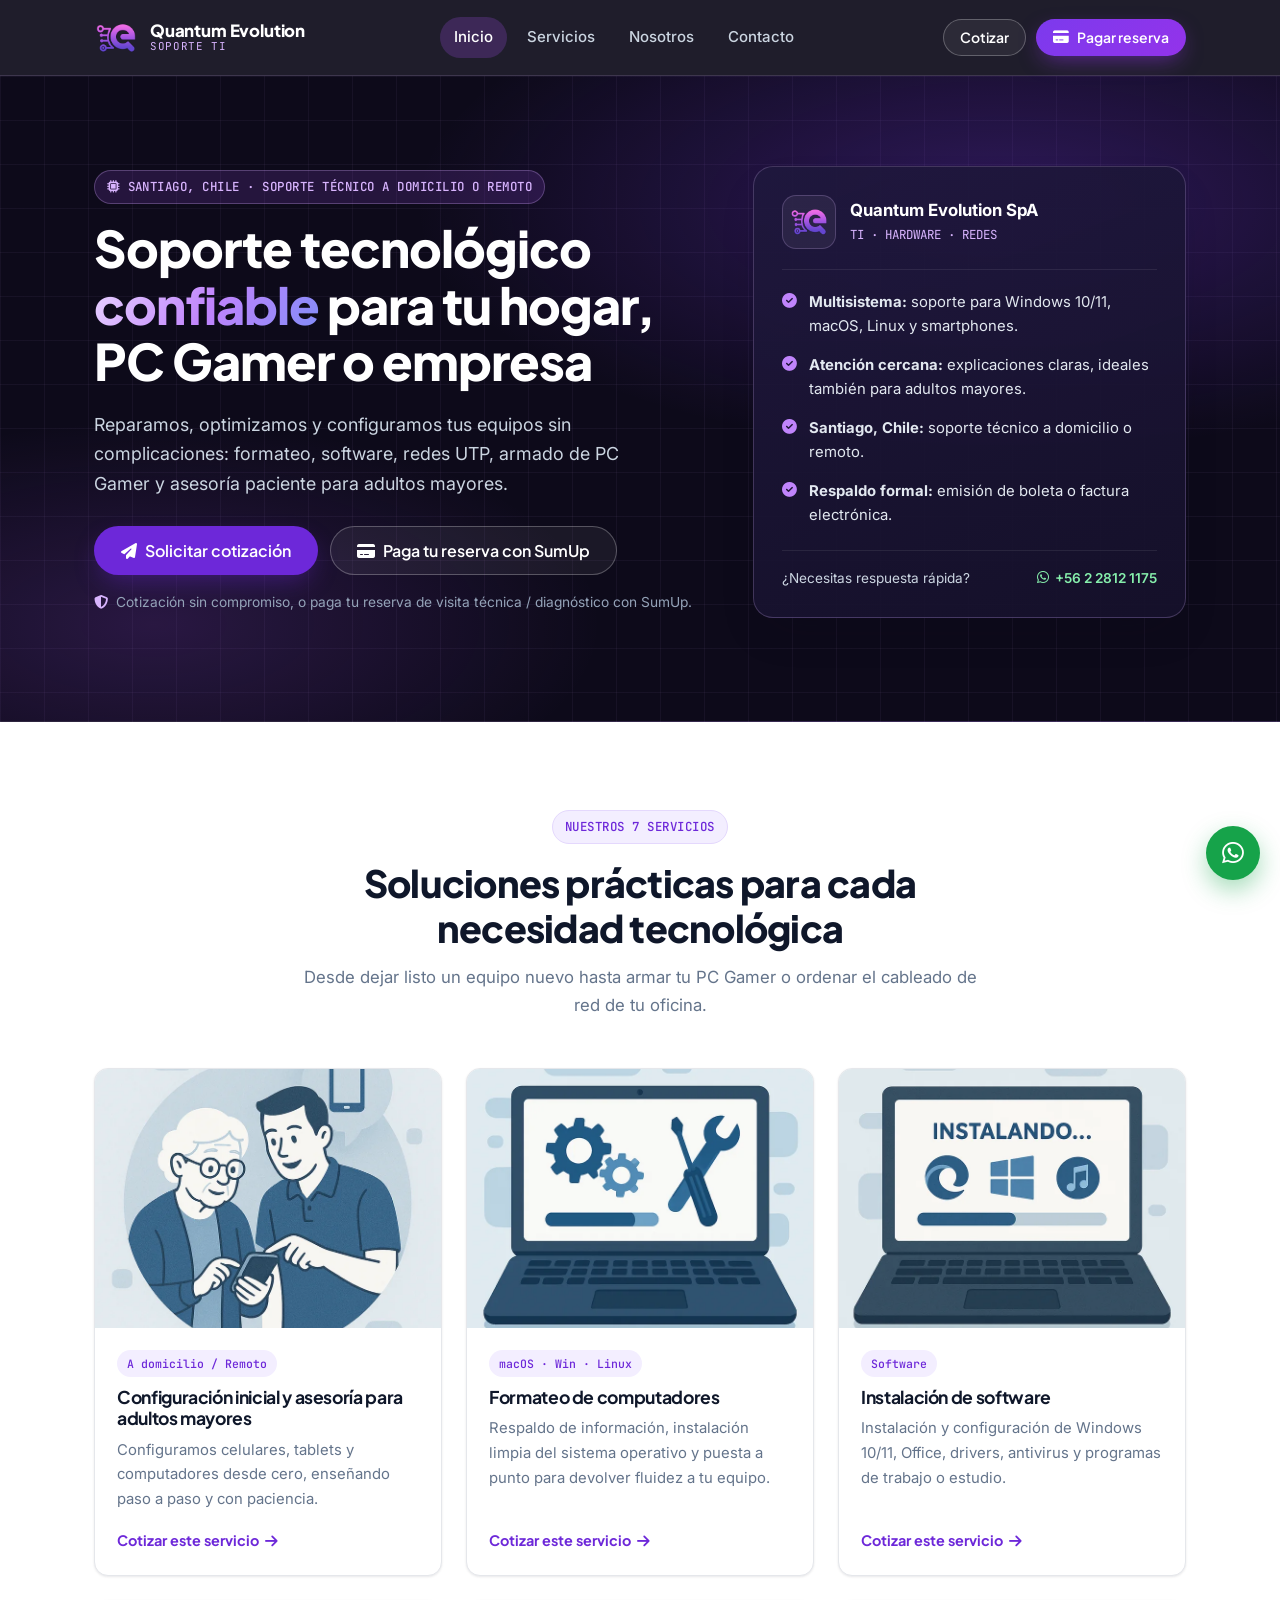
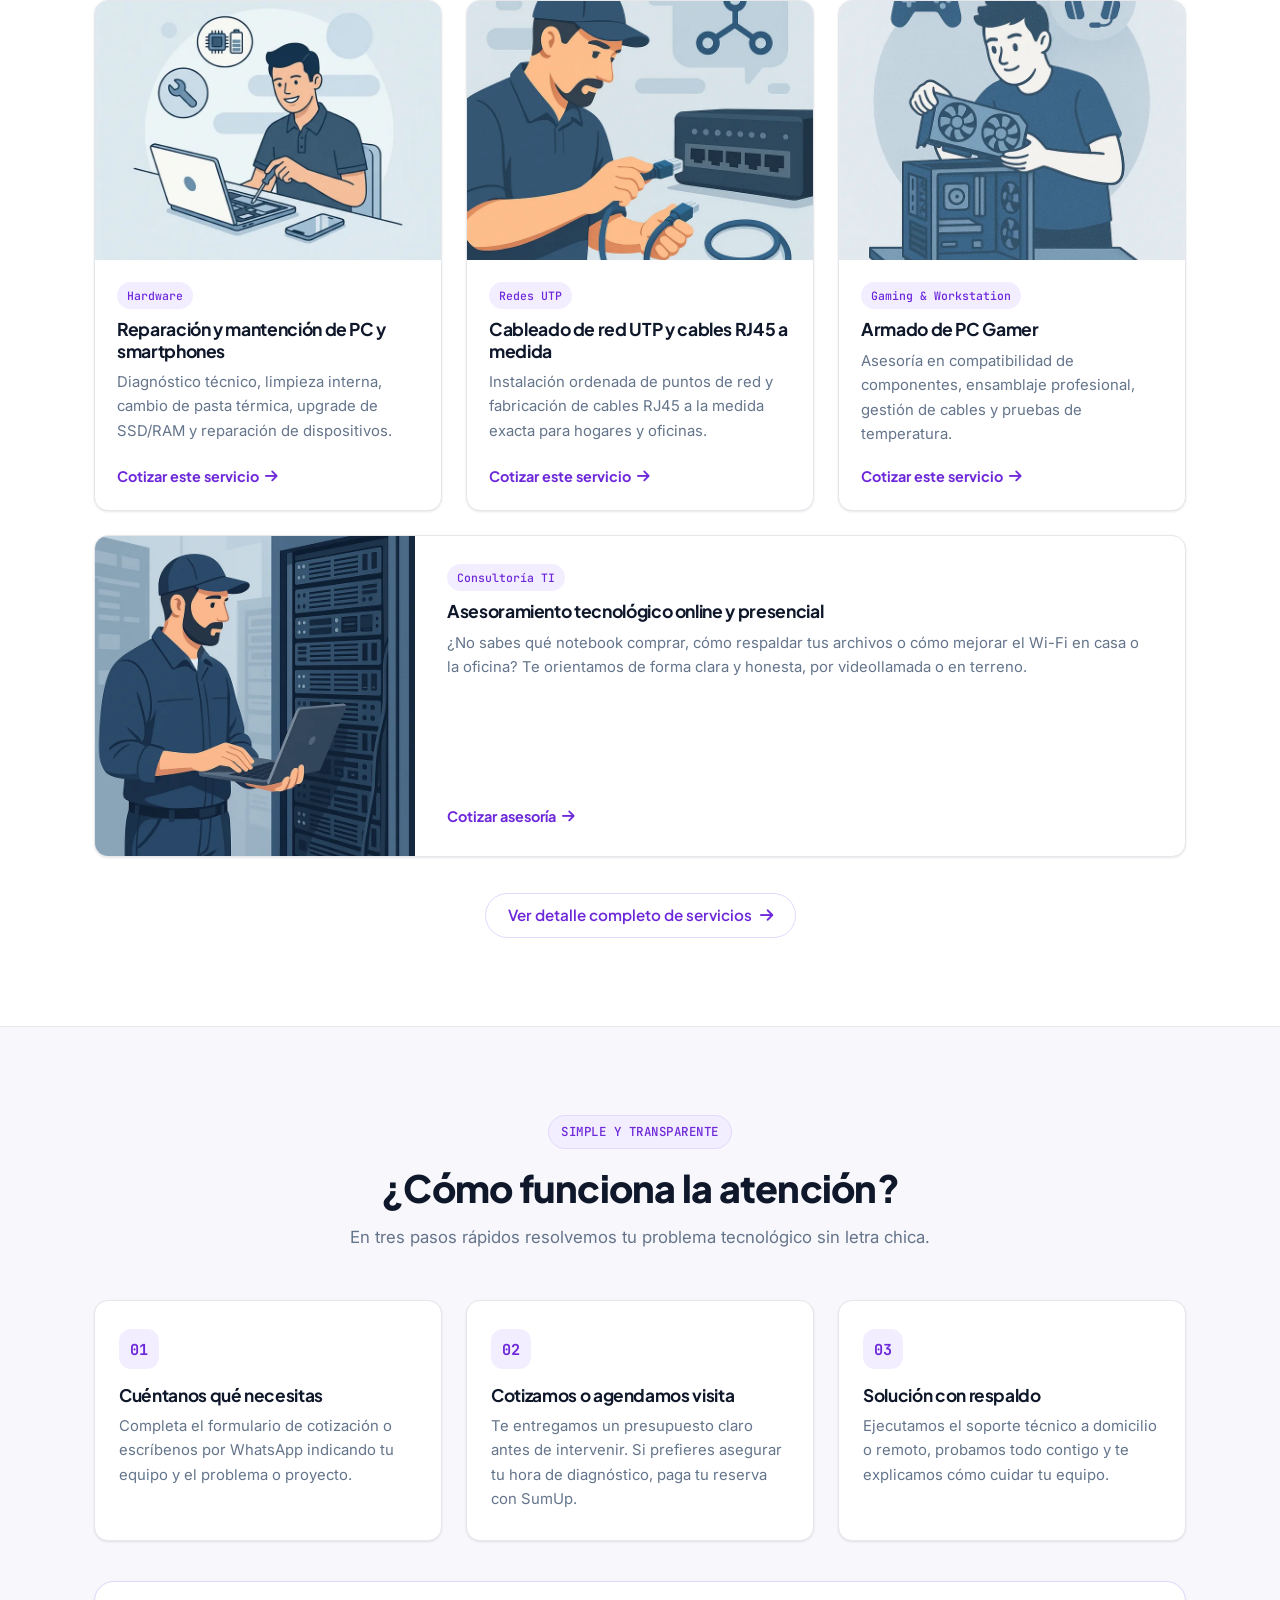
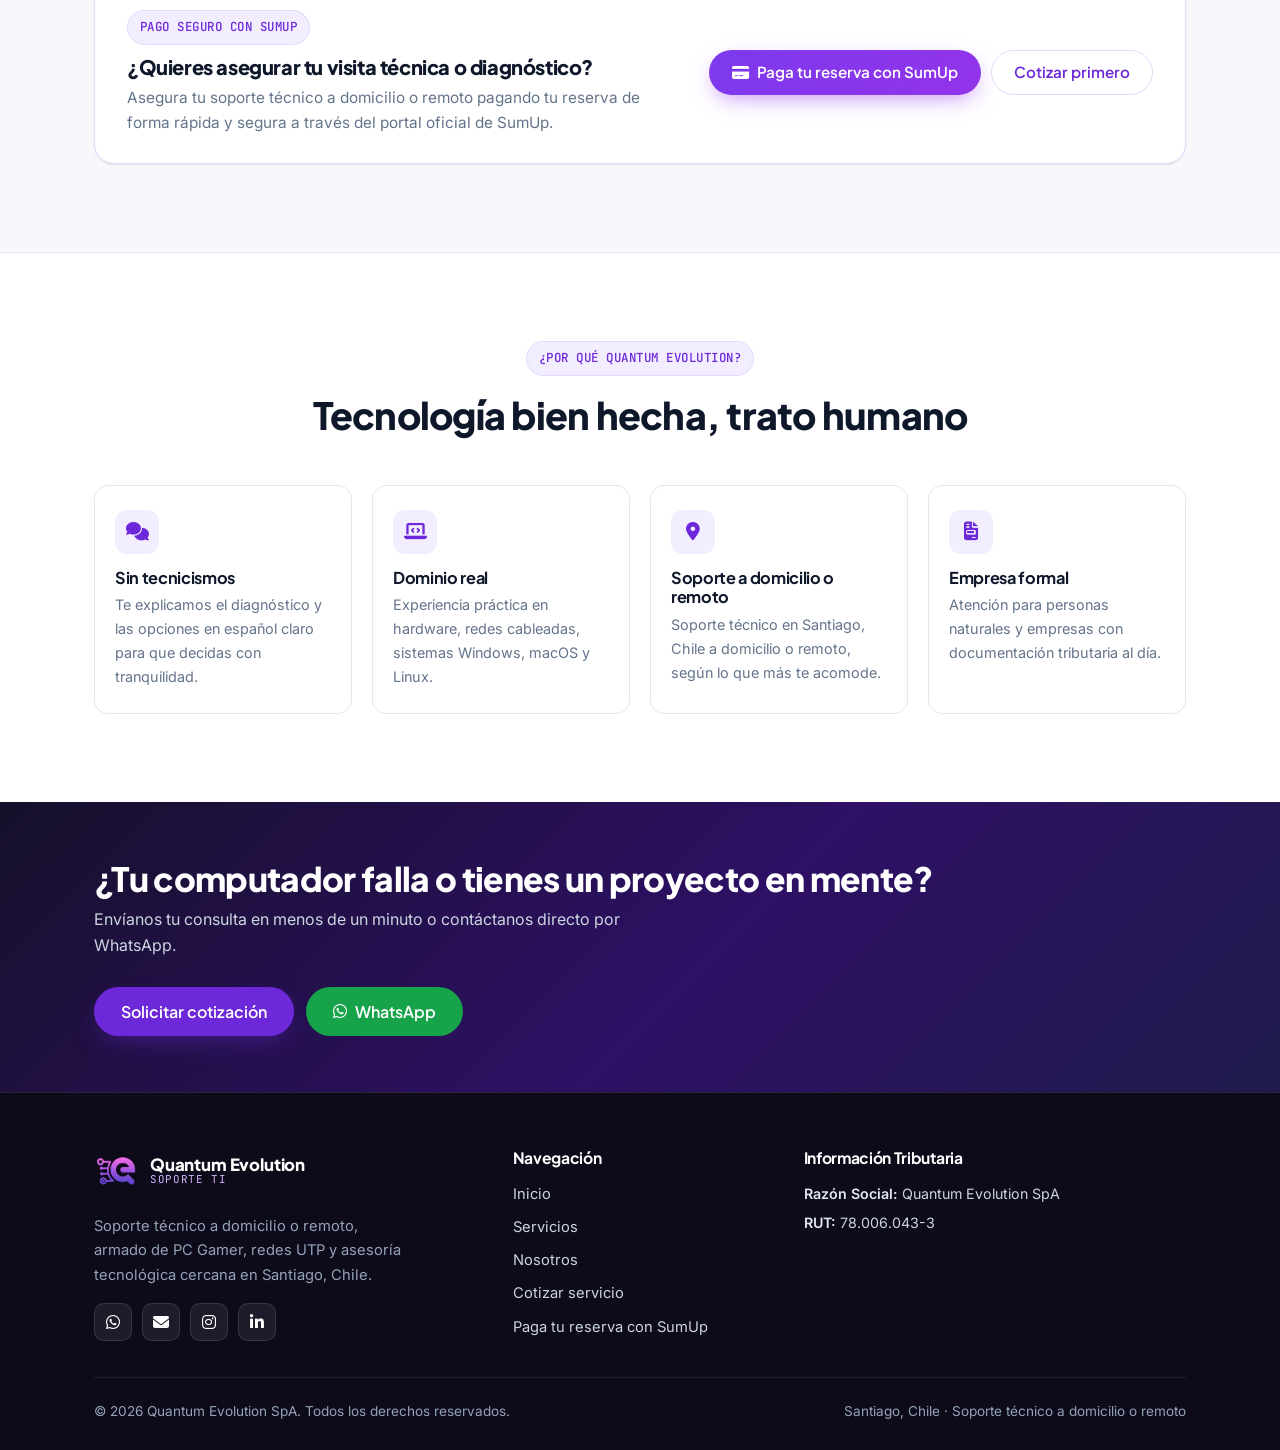
==== commit 0de5d31f: "Remover SpA del subtítulo del logo en header y footer" ====
--- a/index.html
+++ b/index.html
@@ -28,7 +28,7 @@
         <img src="assets/img/logo.png" alt="Logo Quantum Evolution SpA" class="brand-logo" width="44" height="44">
         <span class="brand-text">
           <span class="brand-name">Quantum Evolution</span>
-          <span class="brand-sub">Soporte TI · SpA</span>
+          <span class="brand-sub">Soporte TI</span>
         </span>
       </a>
 
@@ -340,7 +340,7 @@
             <img src="assets/img/logo.png" alt="Logo Quantum Evolution SpA" class="brand-logo" width="44" height="44">
             <span class="brand-text">
               <span class="brand-name">Quantum Evolution</span>
-              <span class="brand-sub">Soporte TI · SpA</span>
+              <span class="brand-sub">Soporte TI</span>
             </span>
           </a>
           <p>Soporte técnico a domicilio o remoto, armado de PC Gamer, redes UTP y asesoría tecnológica cercana en Santiago, Chile.</p>
